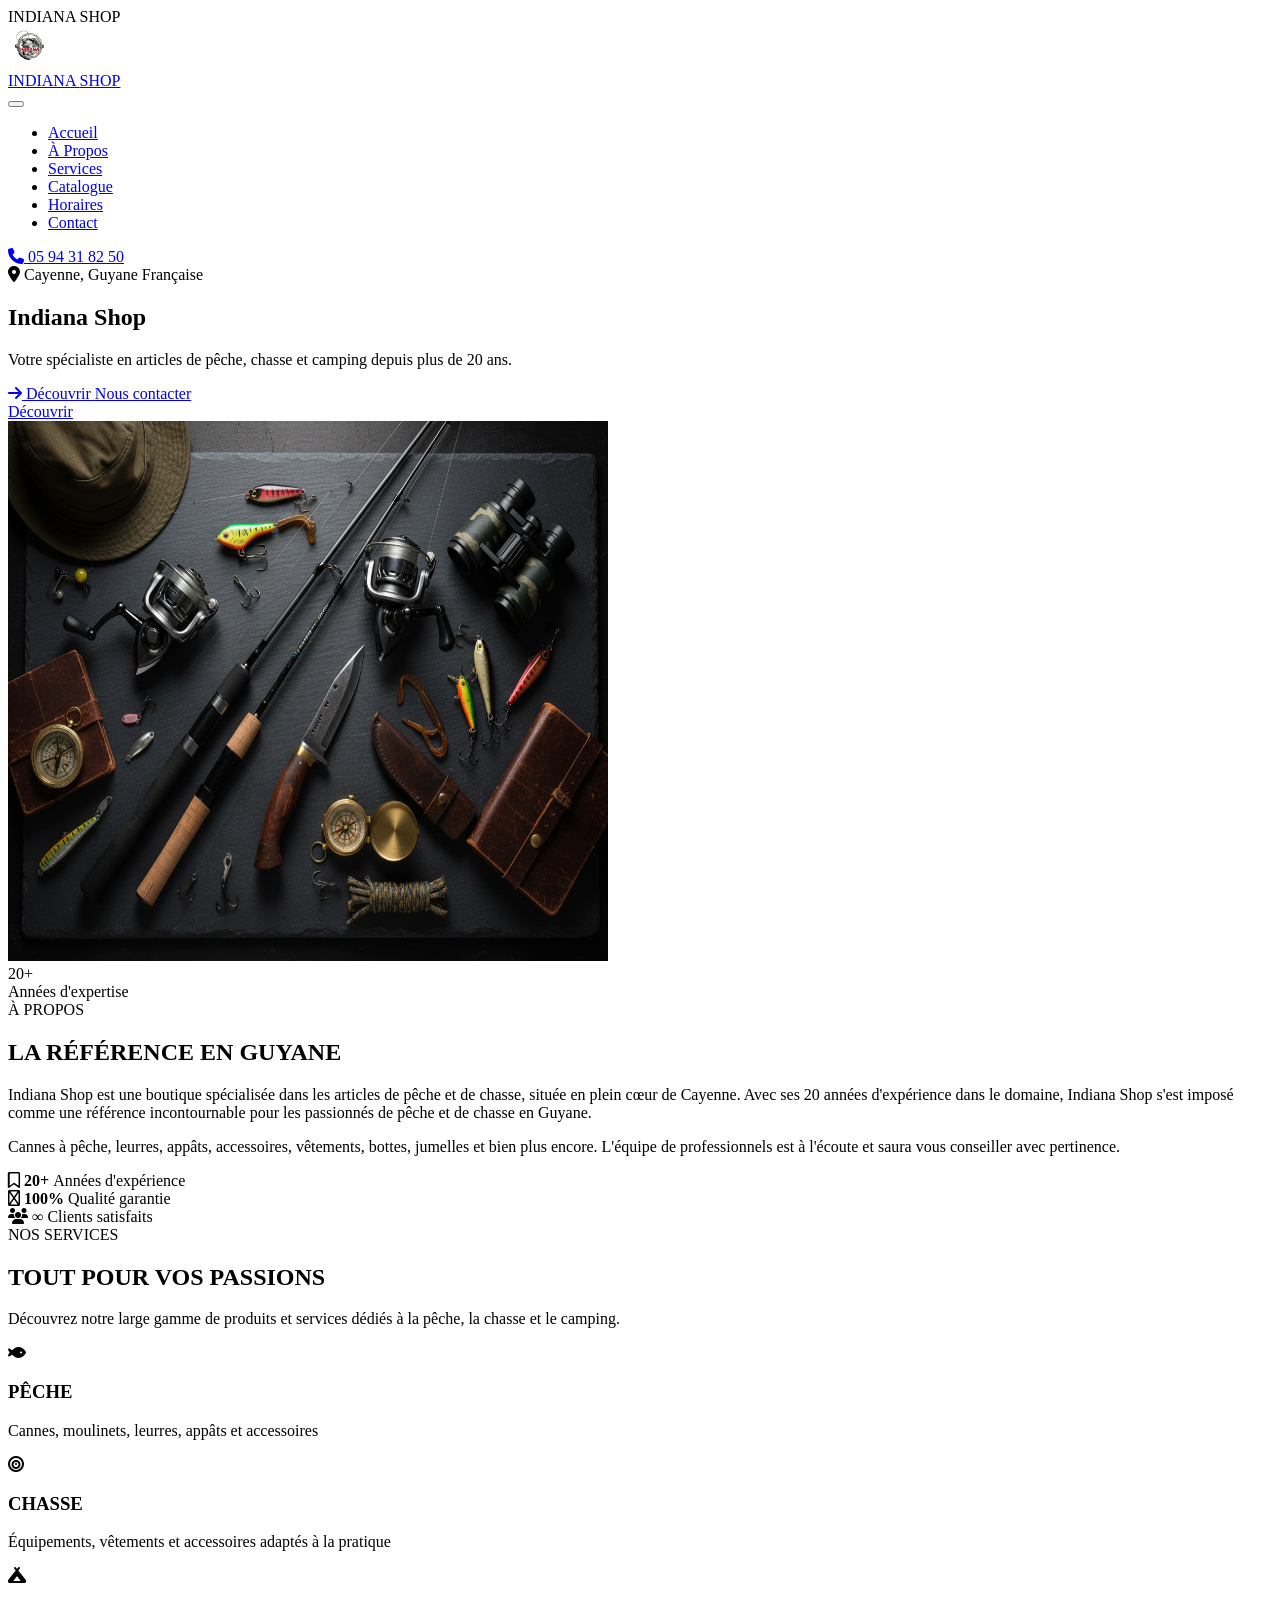
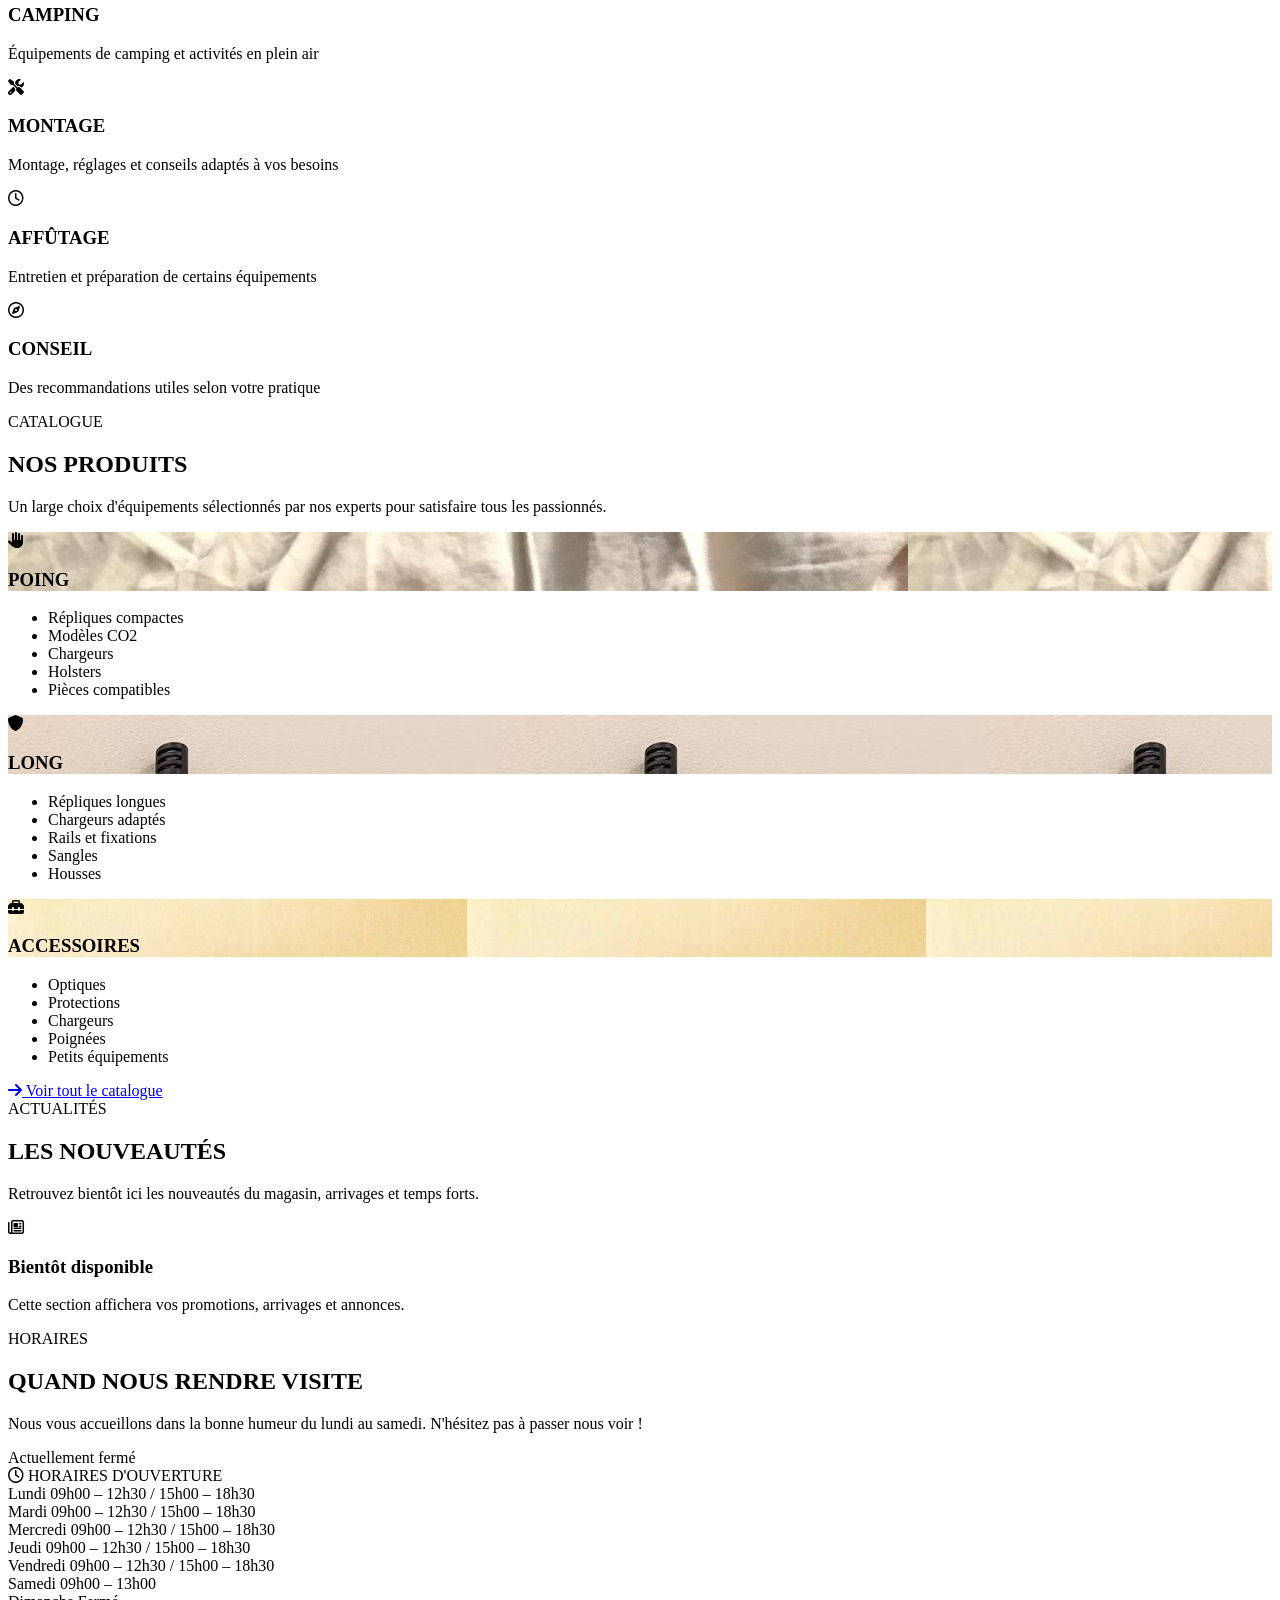
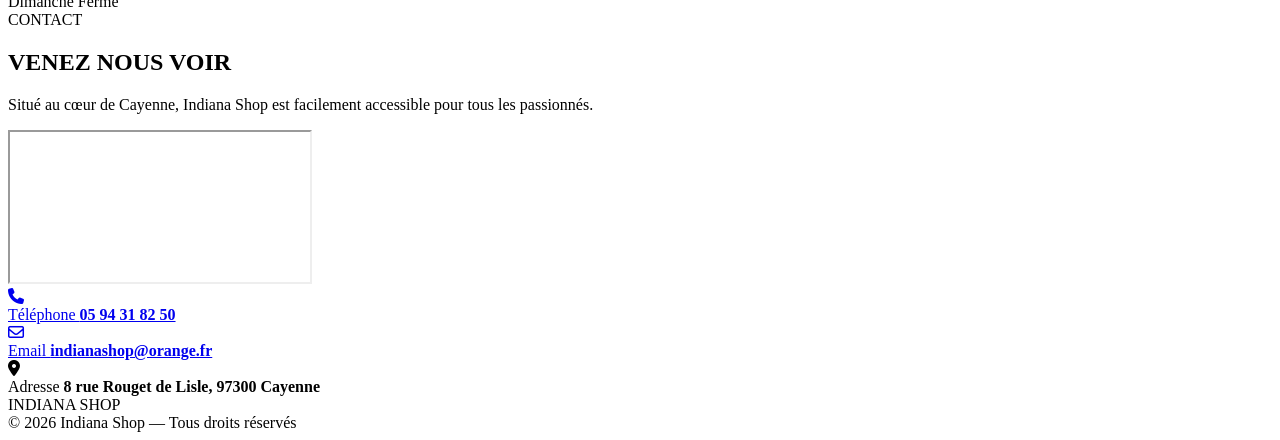
==== index.html @ c9cb9b3f "Update index.html" ====
<!DOCTYPE html>
<html lang="fr">
<head>
    <meta charset="UTF-8">
    <meta name="viewport" content="width=device-width, initial-scale=1.0">

    <title>Indiana Shop — Pêche, Chasse & Camping · Cayenne, Guyane</title>

    <!-- SEO -->
    <meta name="description"
          content="Indiana Shop, votre spécialiste en articles de pêche, chasse et camping depuis plus de 20 ans à Cayenne, Guyane Française. Cannes, leurres, équipements outdoor.">
    <meta name="robots" content="index, follow">
    <link rel="canonical" href="https://indianashop.gf/">

    <!-- Open Graph -->
    <meta property="og:type" content="website">
    <meta property="og:title" content="Indiana Shop — Pêche, Chasse & Camping · Cayenne">
    <meta property="og:description"
          content="Votre spécialiste outdoor depuis plus de 20 ans en Guyane. Cannes à pêche, vêtements et équipements camping.">
    <meta property="og:image" content="/img/Background.png">
    <meta property="og:url" content="https://indianashop.gf/">
    <meta property="og:locale" content="fr_GF">

    <!-- Favicon -->
    <link rel="icon" type="image/png" href="/img/logo-indiana.png">
    <link rel="apple-touch-icon" href="/img/logo-indiana.png">

    <!-- Fonts -->
    <link rel="preconnect" href="https://fonts.googleapis.com">
    <link rel="preconnect" href="https://fonts.gstatic.com" crossorigin>

    <link href="https://fonts.googleapis.com/css2?family=Bebas+Neue&family=Barlow:ital,wght@0,300;0,400;0,500;0,600;0,700;1,300&display=swap"
          rel="stylesheet">

    <!-- Font Awesome -->
    <link rel="stylesheet"
          href="https://cdnjs.cloudflare.com/ajax/libs/font-awesome/6.5.2/css/all.min.css">

<link href="https://fonts.googleapis.com/css2?family=Bebas+Neue&family=Barlow:ital,wght@0,300;0,400;0,500;0,600;0,700;1,300&family=Oswald:wght@400;500;600;700&display=swap"
      rel="stylesheet">

    <!-- CSS -->
    <link rel="stylesheet" href="/style.css">
</head>


<!-- Google tag (gtag.js) -->
<script async src="https://www.googletagmanager.com/gtag/js?id=G-XXXXXXXXXX"></script>
<script>
    window.dataLayer = window.dataLayer || [];

    function gtag() {
        dataLayer.push(arguments);
    }

    gtag('js', new Date());

    gtag('config', 'G-XXXXXXXXXX');
</script>


<body>

    <!-- =====================================================
         PROGRESS BAR
    ====================================================== -->

    <div id="progress-bar"></div>


    <!-- =====================================================
         CURSOR GLOW
    ====================================================== -->

    <div id="cursor-glow" aria-hidden="true"></div>


    <!-- =====================================================
         LOADER
    ====================================================== -->

    <div id="page-loader">

        <div class="loader-logo">
            INDIANA <span>SHOP</span>
        </div>

        <div class="loader-bar"></div>

    </div>


    <!-- =====================================================
         ANNOUNCEMENT BAR
    ====================================================== -->

    <div id="announcement-bar"></div>


    <!-- =====================================================
         NAVBAR
         Style inspiré du CSS #1
    ====================================================== -->

    <header class="navbar" id="navbar">

        <!-- Logo -->
        <a href="#accueil" class="brand" aria-label="Indiana Shop - Accueil">

            <img
                src="/img/logo-indiana.png"
                alt="Logo Indiana Shop"
                class="brand-logo"
                width="42"
                height="42"
            >

            <div class="logo" id="nav-brand">
                INDIANA <span>SHOP</span>
            </div>

        </a>


        <!-- Menu mobile -->
        <button
            class="menu-toggle"
            id="menuToggle"
            type="button"
            aria-label="Ouvrir le menu"
            aria-expanded="false"
            aria-controls="navLinks"
        >
            <span></span>
            <span></span>
            <span></span>
        </button>


        <!-- Navigation -->
        <nav aria-label="Navigation principale">

            <ul class="nav-links" id="navLinks" role="list">

                <li>
                    <a href="#accueil" class="active">
                        Accueil
                    </a>
                </li>

                <li>
                    <a href="#apropos">
                        À Propos
                    </a>
                </li>

                <li>
                    <a href="#services">
                        Services
                    </a>
                </li>

                <li>
                    <a href="/page/catalogue.html">
                        Catalogue
                    </a>
                </li>

                <li>
                    <a href="#horaires">
                        Horaires
                    </a>
                </li>

                <li>
                    <a href="#contact">
                        Contact
                    </a>
                </li>

            </ul>

        </nav>


        <!-- Téléphone -->
        <a
            id="nav-phone-link"
            href="tel:0594318250"
            class="phone"
            aria-label="Appeler Indiana Shop"
        >
            <i class="fa-solid fa-phone" aria-hidden="true"></i>

            <span id="nav-phone">
                05 94 31 82 50
            </span>
        </a>

    </header>


    <!-- =====================================================
         HERO
    ====================================================== -->

    <main>

        <section id="accueil" class="hero">

            <div
                class="hero-bg"
                id="heroBg"
                aria-hidden="true"
            ></div>

            <div
                class="hero-noise"
                aria-hidden="true"
            ></div>


            <div class="hero-content container">

                <div class="hero-inner">

                    <!-- Localisation -->
                    <div class="hero-badge">

                        <i
                            class="fa-solid fa-location-dot"
                            aria-hidden="true"
                        ></i>

                        <span id="hero-location">
                            Cayenne, Guyane Française
                        </span>

                    </div>


                    <!-- Titre -->
                    <h1 class="hero-title">

                        <span
                            class="line1"
                            id="hero-title-white"
                        >
                            Indiana
                        </span>

                        <span
                            class="line2"
                            id="hero-title-gold"
                        >
                            Shop
                        </span>

                    </h1>


                    <!-- Description -->
                    <p
                        class="hero-desc"
                        id="hero-desc"
                    >
                        Votre spécialiste en articles de pêche, chasse et camping depuis plus de 20 ans.
                    </p>


                    <!-- Boutons -->
                    <div class="hero-actions">

                        <a
                            id="hero-btn1"
                            href="/page/catalogue.html"
                            class="btn btn-primary"
                        >
                            <i
                                class="fa-solid fa-arrow-right"
                                aria-hidden="true"
                            ></i>

                            Découvrir
                        </a>


                        <a
                            id="hero-btn2"
                            href="#contact"
                            class="btn btn-ghost"
                        >
                            Nous contacter
                        </a>

                    </div>

                </div>

            </div>


            <!-- Scroll -->
            <a
                href="#apropos"
                class="hero-scroll"
                aria-label="Descendre vers le contenu"
            >

                <span>
                    Découvrir
                </span>

                <div class="scroll-line"></div>

            </a>

        </section>


        <!-- =================================================
             À PROPOS
        ================================================== -->

        <section id="apropos" class="section">

            <div class="container about-grid">


                <!-- Image -->
                <div
                    class="about-img-wrap"
                    data-reveal="left"
                >

                    <img
                        src="/img/about-shop.png"
                        alt="Intérieur de la boutique Indiana Shop à Cayenne"
                        class="about-img"
                        loading="lazy"
                        width="600"
                        height="540"
                    >


                    <div class="exp-badge">

                        <div
                            class="num"
                            id="about-years"
                        >
                            20+
                        </div>

                        <div class="lbl">
                            Années d'expertise
                        </div>

                    </div>

                </div>


                <!-- Texte -->
                <div
                    class="about-content"
                    data-reveal="right"
                >

                    <div>

                        <div
                            class="section-eyebrow"
                            id="about-label"
                        >
                            À PROPOS
                        </div>


                        <h2
                            class="section-title"
                            id="about-title"
                        >
                            LA RÉFÉRENCE EN GUYANE
                        </h2>

                    </div>


                    <p
                        class="about-text"
                        id="about-text1"
                    >
                        Indiana Shop est une boutique spécialisée dans les articles de pêche et de chasse, située en plein cœur de Cayenne. Avec ses 20 années d'expérience dans le domaine, Indiana Shop s'est imposé comme une référence incontournable pour les passionnés de pêche et de chasse en Guyane.
                    </p>


                    <p
                        class="about-text"
                        id="about-text2"
                    >
                        Cannes à pêche, leurres, appâts, accessoires, vêtements, bottes, jumelles et bien plus encore. L'équipe de professionnels est à l'écoute et saura vous conseiller avec pertinence.
                    </p>


                    <!-- Statistiques -->
                    <div class="stats-row">


                        <div
                            class="stat-card"
                            data-reveal
                            data-delay="2"
                        >

                            <i
                                class="fa-regular fa-bookmark"
                                aria-hidden="true"
                            ></i>

                            <strong id="stat1-val">
                                20+
                            </strong>

                            <span id="stat1-lbl">
                                Années d'expérience
                            </span>

                        </div>


                        <div
                            class="stat-card"
                            data-reveal
                            data-delay="3"
                        >

                            <i
                                class="fa-regular fa-shield"
                                aria-hidden="true"
                            ></i>

                            <strong id="stat2-val">
                                100%
                            </strong>

                            <span id="stat2-lbl">
                                Qualité garantie
                            </span>

                        </div>


                        <div
                            class="stat-card"
                            data-reveal
                            data-delay="4"
                        >

                            <i
                                class="fa-solid fa-users"
                                aria-hidden="true"
                            ></i>

                            <strong id="stat3-val">
                                ∞
                            </strong>

                            <span id="stat3-lbl">
                                Clients satisfaits
                            </span>

                        </div>


                    </div>

                </div>

            </div>

        </section>


        <!-- =================================================
             SERVICES
        ================================================== -->

        <section id="services" class="section">

            <div class="container">


                <div
                    class="heading-center"
                    data-reveal
                >

                    <div
                        class="section-eyebrow"
                        id="services-label"
                    >
                        NOS SERVICES
                    </div>


                    <h2
                        class="section-title"
                        id="services-title"
                    >
                        TOUT POUR VOS PASSIONS
                    </h2>


                    <p
                        class="section-sub"
                        id="services-subtitle"
                    >
                        Découvrez notre large gamme de produits et services dédiés à la pêche, la chasse et le camping.
                    </p>

                </div>


                <div class="services-grid">


                    <!-- Pêche -->
                    <article
                        class="service-card"
                        data-reveal
                        data-delay="1"
                    >

                        <div class="service-icon">
                            <i
                                class="fa-solid fa-fish"
                                aria-hidden="true"
                            ></i>
                        </div>

                        <h3 id="service1-title">
                            PÊCHE
                        </h3>

                        <p id="service1-desc">
                            Cannes, moulinets, leurres, appâts et accessoires
                        </p>

                    </article>


                    <!-- Chasse -->
                    <article
                        class="service-card"
                        data-reveal
                        data-delay="2"
                    >

                        <div class="service-icon">
                            <i
                                class="fa-solid fa-bullseye"
                                aria-hidden="true"
                            ></i>
                        </div>

                        <h3 id="service2-title">
                            CHASSE
                        </h3>

                        <p id="service2-desc">
                            Équipements, vêtements et accessoires adaptés à la pratique
                        </p>

                    </article>


                    <!-- Camping -->
                    <article
                        class="service-card"
                        data-reveal
                        data-delay="3"
                    >

                        <div class="service-icon">
                            <i
                                class="fa-solid fa-campground"
                                aria-hidden="true"
                            ></i>
                        </div>

                        <h3 id="service3-title">
                            CAMPING
                        </h3>

                        <p id="service3-desc">
                            Équipements de camping et activités en plein air
                        </p>

                    </article>


                    <!-- Montage -->
                    <article
                        class="service-card"
                        data-reveal
                        data-delay="1"
                    >

                        <div class="service-icon">
                            <i
                                class="fa-solid fa-screwdriver-wrench"
                                aria-hidden="true"
                            ></i>
                        </div>

                        <h3 id="service4-title">
                            MONTAGE
                        </h3>

                        <p id="service4-desc">
                            Montage, réglages et conseils adaptés à vos besoins
                        </p>

                    </article>


                    <!-- Affûtage -->
                    <article
                        class="service-card"
                        data-reveal
                        data-delay="2"
                    >

                        <div class="service-icon">
                            <i
                                class="fa-regular fa-clock"
                                aria-hidden="true"
                            ></i>
                        </div>

                        <h3 id="service5-title">
                            AFFÛTAGE
                        </h3>

                        <p id="service5-desc">
                            Entretien et préparation de certains équipements
                        </p>

                    </article>


                    <!-- Conseil -->
                    <article
                        class="service-card"
                        data-reveal
                        data-delay="3"
                    >

                        <div class="service-icon">
                            <i
                                class="fa-regular fa-compass"
                                aria-hidden="true"
                            ></i>
                        </div>

                        <h3 id="service6-title">
                            CONSEIL
                        </h3>

                        <p id="service6-desc">
                            Des recommandations utiles selon votre pratique
                        </p>

                    </article>


                </div>

            </div>

        </section>


        <!-- =================================================
             CATALOGUE
        ================================================== -->

        <section id="catalogue" class="section">

            <div class="container">


                <div
                    class="heading-center"
                    data-reveal
                >

                    <div
                        class="section-eyebrow"
                        id="cat-label"
                    >
                        CATALOGUE
                    </div>


                    <h2
                        class="section-title"
                        id="cat-title"
                    >
                        NOS PRODUITS
                    </h2>


                    <p
                        class="section-sub"
                        id="cat-subtitle"
                    >
                        Un large choix d'équipements sélectionnés par nos experts pour satisfaire tous les passionnés.
                    </p>

                </div>


                <div class="catalog-grid">


                    <!-- Catégorie 1 -->
                    <article
                        class="catalog-card"
                        data-reveal
                        data-delay="1"
                    >

                        <div
                            class="catalog-thumb"
                            style="background-image: url('/img/poing/produit-05.jpg');"
                            role="img"
                            aria-label="Catégorie produits"
                        >

                            <div class="catalog-thumb-inner">

                                <span class="catalog-icon">
                                    <i
                                        class="fa-solid fa-hand"
                                        aria-hidden="true"
                                    ></i>
                                </span>

                                <h3 id="cat1-title">
                                    POING
                                </h3>

                            </div>

                        </div>


                        <div class="catalog-body">

                            <ul>
                                <li>Répliques compactes</li>
                                <li>Modèles CO2</li>
                                <li>Chargeurs</li>
                                <li>Holsters</li>
                                <li>Pièces compatibles</li>
                            </ul>

                        </div>

                    </article>


                    <!-- Catégorie 2 -->
                    <article
                        class="catalog-card"
                        data-reveal
                        data-delay="2"
                    >

                        <div
                            class="catalog-thumb"
                            style="background-image: url('/img/long/produit-02.jpg');"
                            role="img"
                            aria-label="Catégorie produits"
                        >

                            <div class="catalog-thumb-inner">

                                <span class="catalog-icon">
                                    <i
                                        class="fa-solid fa-shield"
                                        aria-hidden="true"
                                    ></i>
                                </span>

                                <h3 id="cat2-title">
                                    LONG
                                </h3>

                            </div>

                        </div>


                        <div class="catalog-body">

                            <ul>
                                <li>Répliques longues</li>
                                <li>Chargeurs adaptés</li>
                                <li>Rails et fixations</li>
                                <li>Sangles</li>
                                <li>Housses</li>
                            </ul>

                        </div>

                    </article>


                    <!-- Catégorie 3 -->
                    <article
                        class="catalog-card"
                        data-reveal
                        data-delay="3"
                    >

                        <div
                            class="catalog-thumb"
                            style="background-image: url('/img/accessoires/produit-04.jpg');"
                            role="img"
                            aria-label="Accessoires"
                        >

                            <div class="catalog-thumb-inner">

                                <span class="catalog-icon">
                                    <i
                                        class="fa-solid fa-toolbox"
                                        aria-hidden="true"
                                    ></i>
                                </span>

                                <h3 id="cat3-title">
                                    ACCESSOIRES
                                </h3>

                            </div>

                        </div>


                        <div class="catalog-body">

                            <ul>
                                <li>Optiques</li>
                                <li>Protections</li>
                                <li>Chargeurs</li>
                                <li>Poignées</li>
                                <li>Petits équipements</li>
                            </ul>

                        </div>

                    </article>


                </div>


                <div
                    class="catalog-cta"
                    data-reveal
                >

                    <a
                        href="/page/catalogue.html"
                        class="btn btn-primary"
                    >
                        <i
                            class="fa-solid fa-arrow-right"
                            aria-hidden="true"
                        ></i>

                        Voir tout le catalogue
                    </a>

                </div>

            </div>

        </section>


        <!-- =================================================
             ACTUALITÉS
        ================================================== -->

        <section id="actualites" class="section">

            <div class="container">


                <div
                    class="heading-center"
                    data-reveal
                >

                    <div
                        class="section-eyebrow"
                        id="news-label"
                    >
                        ACTUALITÉS
                    </div>


                    <h2
                        class="section-title"
                        id="news-title"
                    >
                        LES NOUVEAUTÉS
                    </h2>


                    <p
                        class="section-sub"
                        id="news-subtitle"
                    >
                        Retrouvez bientôt ici les nouveautés du magasin, arrivages et temps forts.
                    </p>

                </div>


                <div
                    class="news-empty"
                    data-reveal
                    id="news-empty"
                >

                    <i
                        class="fa-regular fa-newspaper"
                        aria-hidden="true"
                    ></i>

                    <h3>
                        Bientôt disponible
                    </h3>

                    <p>
                        Cette section affichera vos promotions, arrivages et annonces.
                    </p>

                </div>

            </div>

        </section>


        <!-- =================================================
             HORAIRES
        ================================================== -->

        <section id="horaires" class="section">

            <div class="container hours-grid">


                <!-- Texte -->
                <div data-reveal="left">

                    <div class="section-eyebrow">
                        HORAIRES
                    </div>


                    <h2
                        class="section-title"
                        id="hours-title"
                    >
                        QUAND NOUS RENDRE VISITE
                    </h2>


                    <p
                        class="section-sub"
                        style="margin-top: 16px;"
                        id="hours-desc"
                    >
                        Nous vous accueillons dans la bonne humeur du lundi au samedi. N'hésitez pas à passer nous voir !
                    </p>


                    <div class="status-pill">

                        <span
                            class="status-dot"
                            id="status-dot"
                        ></span>

                        <span id="status-text">
                            Actuellement fermé
                        </span>

                    </div>

                </div>


                <!-- Horaires -->
                <div
                    class="hours-card"
                    data-reveal="right"
                >

                    <div class="hours-head">

                        <i
                            class="fa-regular fa-clock"
                            aria-hidden="true"
                        ></i>

                        HORAIRES D'OUVERTURE

                    </div>


                    <div
                        class="hours-row"
                        id="row-lun"
                    >

                        <span class="day-name">
                            Lundi
                        </span>

                        <span
                            class="day-time"
                            id="hours-lun"
                        >
                            09h00 – 12h30 / 15h00 – 18h30
                        </span>

                    </div>


                    <div
                        class="hours-row"
                        id="row-mar"
                    >

                        <span class="day-name">
                            Mardi
                        </span>

                        <span
                            class="day-time"
                            id="hours-mar"
                        >
                            09h00 – 12h30 / 15h00 – 18h30
                        </span>

                    </div>


                    <div
                        class="hours-row"
                        id="row-mer"
                    >

                        <span class="day-name">
                            Mercredi
                        </span>

                        <span
                            class="day-time"
                            id="hours-mer"
                        >
                            09h00 – 12h30 / 15h00 – 18h30
                        </span>

                    </div>


                    <div
                        class="hours-row"
                        id="row-jeu"
                    >

                        <span class="day-name">
                            Jeudi
                        </span>

                        <span
                            class="day-time"
                            id="hours-jeu"
                        >
                            09h00 – 12h30 / 15h00 – 18h30
                        </span>

                    </div>


                    <div
                        class="hours-row"
                        id="row-ven"
                    >

                        <span class="day-name">
                            Vendredi
                        </span>

                        <span
                            class="day-time"
                            id="hours-ven"
                        >
                            09h00 – 12h30 / 15h00 – 18h30
                        </span>

                    </div>


                    <div
                        class="hours-row"
                        id="row-sam"
                    >

                        <span class="day-name">
                            Samedi
                        </span>

                        <span
                            class="day-time"
                            id="hours-sam"
                        >
                            09h00 – 13h00
                        </span>

                    </div>


                    <div
                        class="hours-row closed"
                        id="row-dim"
                    >

                        <span class="day-name">
                            Dimanche
                        </span>

                        <span
                            class="day-time"
                            id="hours-dim"
                        >
                            Fermé
                        </span>

                    </div>

                </div>

            </div>

        </section>


        <!-- =================================================
             CONTACT
        ================================================== -->

        <section id="contact" class="section">

            <div class="container">


                <div
                    class="heading-center"
                    data-reveal
                >

                    <div
                        class="section-eyebrow"
                        id="contact-label"
                    >
                        CONTACT
                    </div>


                    <h2
                        class="section-title"
                        id="contact-title"
                    >
                        VENEZ NOUS VOIR
                    </h2>


                    <p
                        class="section-sub"
                        id="contact-subtitle"
                    >
                        Situé au cœur de Cayenne, Indiana Shop est facilement accessible pour tous les passionnés.
                    </p>

                </div>


                <div class="contact-grid">


                    <!-- Carte -->
                    <div
                        class="map-wrap"
                        data-reveal="left"
                    >

                        <iframe
                            id="contact-map"
                            src="https://www.google.com/maps?q=8%20rue%20Rouget%20de%20Lisle%2097300%20Cayenne&output=embed"
                            allowfullscreen
                            loading="lazy"
                            referrerpolicy="no-referrer-when-downgrade"
                            title="Localisation Indiana Shop"
                        ></iframe>

                    </div>


                    <!-- Informations -->
                    <div class="contact-cards">


                        <!-- Téléphone -->
                        <a
                            href="tel:0594318250"
                            class="contact-card"
                            data-reveal
                            data-delay="1"
                        >

                            <div class="contact-icon">

                                <i
                                    class="fa-solid fa-phone"
                                    aria-hidden="true"
                                ></i>

                            </div>


                            <div>

                                <span class="contact-label">
                                    Téléphone
                                </span>

                                <strong
                                    class="contact-val"
                                    id="contact-phone"
                                >
                                    05 94 31 82 50
                                </strong>

                            </div>

                        </a>


                        <!-- Email -->
                        <a
                            href="mailto:indianashop@orange.fr"
                            class="contact-card"
                            data-reveal
                            data-delay="2"
                        >

                            <div class="contact-icon">

                                <i
                                    class="fa-regular fa-envelope"
                                    aria-hidden="true"
                                ></i>

                            </div>


                            <div>

                                <span class="contact-label">
                                    Email
                                </span>

                                <strong
                                    class="contact-val"
                                    id="contact-email"
                                >
                                    indianashop@orange.fr
                                </strong>

                            </div>

                        </a>


                        <!-- Adresse -->
                        <div
                            class="contact-card"
                            data-reveal
                            data-delay="3"
                        >

                            <div class="contact-icon">

                                <i
                                    class="fa-solid fa-location-dot"
                                    aria-hidden="true"
                                ></i>

                            </div>


                            <div>

                                <span class="contact-label">
                                    Adresse
                                </span>

                                <strong
                                    class="contact-val"
                                    id="contact-address"
                                >
                                    8 rue Rouget de Lisle, 97300 Cayenne
                                </strong>

                            </div>

                        </div>


                    </div>

                </div>

            </div>

        </section>

    </main>


    <!-- =====================================================
         FOOTER
    ====================================================== -->

    <footer>

        <div class="container footer-inner">

            <div class="footer-brand">
                INDIANA <span>SHOP</span>
            </div>

            <span
                class="footer-copy"
                id="footer-text"
            >
                © 2026 Indiana Shop — Tous droits réservés
            </span>

        </div>

    </footer>


    <!-- =====================================================
         JAVASCRIPT
    ====================================================== -->

    <script>

        /* =================================================
           LOADER
        ================================================= */

        window.addEventListener("load", () => {

            setTimeout(() => {

                const loader = document.getElementById("page-loader");
                const heroBg = document.getElementById("heroBg");

                if (loader) {
                    loader.classList.add("hidden");
                }

                if (heroBg) {
                    heroBg.classList.add("loaded");
                }

            }, 950);

        });


        /* =================================================
           PROGRESS BAR
        ================================================= */

        function updateProgressBar() {

            const progressBar =
                document.getElementById("progress-bar");

            if (!progressBar) return;

            const scrollTop =
                window.scrollY;

            const documentHeight =
                document.documentElement.scrollHeight -
                window.innerHeight;

            const progress =
                documentHeight > 0
                    ? (scrollTop / documentHeight) * 100
                    : 0;

            progressBar.style.width =
                `${Math.min(progress, 100)}%`;

        }


        window.addEventListener(
            "scroll",
            updateProgressBar,
            { passive: true }
        );

        updateProgressBar();


        /* =================================================
           CURSOR GLOW
        ================================================= */

        const cursorGlow =
            document.getElementById("cursor-glow");


        if (cursorGlow) {

            window.addEventListener("mousemove", (event) => {

                cursorGlow.style.left =
                    `${event.clientX}px`;

                cursorGlow.style.top =
                    `${event.clientY}px`;

            });

        }


        /* =================================================
           OPEN / CLOSED STATUS
           Cayenne = UTC-3
        ================================================= */

        function updateOpenStatus() {

            const cayenneString =
                new Date().toLocaleString(
                    "en-US",
                    {
                        timeZone: "America/Cayenne"
                    }
                );

            const now =
                new Date(cayenneString);


            const day =
                now.getDay();


            const minutes =
                now.getHours() * 60 +
                now.getMinutes();


            const rowIds = [
                "row-dim",
                "row-lun",
                "row-mar",
                "row-mer",
                "row-jeu",
                "row-ven",
                "row-sam"
            ];


            const todayId =
                rowIds[day];


            document
                .querySelectorAll(".hours-row")
                .forEach(row => {

                    row.classList.remove("today");

                });


            if (todayId) {

                const todayRow =
                    document.getElementById(todayId);

                if (todayRow) {

                    todayRow.classList.add("today");

                }

            }


            let open = false;


            /*
             * Lundi à vendredi
             * 09:00 - 12:30
             * 15:00 - 18:30
             */

            if (day >= 1 && day <= 5) {

                open =
                    (
                        minutes >= 540 &&
                        minutes < 750
                    )
                    ||
                    (
                        minutes >= 900 &&
                        minutes < 1110
                    );

            }


            /*
             * Samedi
             * 09:00 - 13:00
             */

            else if (day === 6) {

                open =
                    minutes >= 540 &&
                    minutes < 780;

            }


            /*
             * Dimanche fermé
             */


            const dot =
                document.getElementById("status-dot");

            const text =
                document.getElementById("status-text");


            if (dot) {

                dot.classList.toggle(
                    "open",
                    open
                );

            }


            if (text) {

                text.textContent =
                    open
                        ? "Actuellement ouvert"
                        : "Actuellement fermé";

            }

        }


        updateOpenStatus();


        /*
         * Actualisation automatique toutes les minutes
         */

        setInterval(
            updateOpenStatus,
            60000
        );


        /* =================================================
           NAVBAR
        ================================================= */

        const navbar =
            document.getElementById("navbar");

        const navLinks =
            document.querySelectorAll(
                ".nav-links a[href^='#']"
            );

        const sections =
            document.querySelectorAll(
                "section[id]"
            );


        function setActiveLink() {

            let current =
                "";


            sections.forEach(section => {

                const sectionTop =
                    section.offsetTop;

                if (
                    window.scrollY >=
                    sectionTop - 180
                ) {

                    current =
                        section.getAttribute("id");

                }

            });


            navLinks.forEach(link => {

                link.classList.toggle(
                    "active",
                    link.getAttribute("href") ===
                    `#${current}`
                );

            });

        }


        window.addEventListener(
            "scroll",
            () => {

                if (navbar) {

                    navbar.classList.toggle(
                        "scrolled",
                        window.scrollY > 60
                    );

                }

                setActiveLink();

            },
            { passive: true }
        );


        setActiveLink();


        /* =================================================
           MOBILE MENU
        ================================================= */

        const menuToggle =
            document.getElementById("menuToggle");

        const navEl =
            document.getElementById("navLinks");


        if (menuToggle && navEl) {

            menuToggle.addEventListener(
                "click",
                () => {

                    const isOpen =
                        navEl.classList.toggle("open");

                    menuToggle.classList.toggle(
                        "active",
                        isOpen
                    );

                    menuToggle.setAttribute(
                        "aria-expanded",
                        String(isOpen)
                    );

                }
            );


            /*
             * Fermer le menu après sélection
             */

            navEl
                .querySelectorAll("a")
                .forEach(link => {

                    link.addEventListener(
                        "click",
                        () => {

                            navEl.classList.remove(
                                "open"
                            );

                            menuToggle.classList.remove(
                                "active"
                            );

                            menuToggle.setAttribute(
                                "aria-expanded",
                                "false"
                            );

                        }
                    );

                });


            /*
             * Fermer en cliquant à l'extérieur
             */

            document.addEventListener(
                "click",
                event => {

                    if (
                        navbar &&
                        !navbar.contains(event.target)
                    ) {

                        navEl.classList.remove(
                            "open"
                        );

                        menuToggle.classList.remove(
                            "active"
                        );

                        menuToggle.setAttribute(
                            "aria-expanded",
                            "false"
                        );

                    }

                }
            );

        }


        /* =================================================
           SCROLL REVEAL
        ================================================= */

        const reveals =
            document.querySelectorAll(
                "[data-reveal]"
            );


        if ("IntersectionObserver" in window) {

            const observer =
                new IntersectionObserver(
                    entries => {

                        entries.forEach(entry => {

                            if (
                                entry.isIntersecting
                            ) {

                                entry.target.classList.add(
                                    "visible"
                                );

                                observer.unobserve(
                                    entry.target
                                );

                            }

                        });

                    },
                    {
                        threshold: 0.12,
                        rootMargin:
                            "0px 0px -40px 0px"
                    }
                );


            reveals.forEach(element => {

                observer.observe(element);

            });

        } else {

            /*
             * Fallback pour anciens navigateurs
             */

            reveals.forEach(element => {

                element.classList.add(
                    "visible"
                );

            });

        }


        /* =================================================
           HERO PARALLAX
        ================================================= */

        const heroBg =
            document.getElementById("heroBg");


        let ticking = false;


        window.addEventListener(
            "scroll",
            () => {

                if (!heroBg || ticking) {
                    return;
                }


                window.requestAnimationFrame(
                    () => {

                        const offset =
                            window.scrollY * 0.28;

                        heroBg.style.transform =
                            `translateY(${offset}px)`;

                        ticking = false;

                    }
                );


                ticking = true;

            },
            { passive: true }
        );


        /* =================================================
           ESCAPE = FERMER MENU
        ================================================= */

        document.addEventListener(
            "keydown",
            event => {

                if (
                    event.key === "Escape" &&
                    navEl &&
                    menuToggle
                ) {

                    navEl.classList.remove(
                        "open"
                    );

                    menuToggle.classList.remove(
                        "active"
                    );

                    menuToggle.setAttribute(
                        "aria-expanded",
                        "false"
                    );

                }

            }
        );

    </script>

</body>
</html>
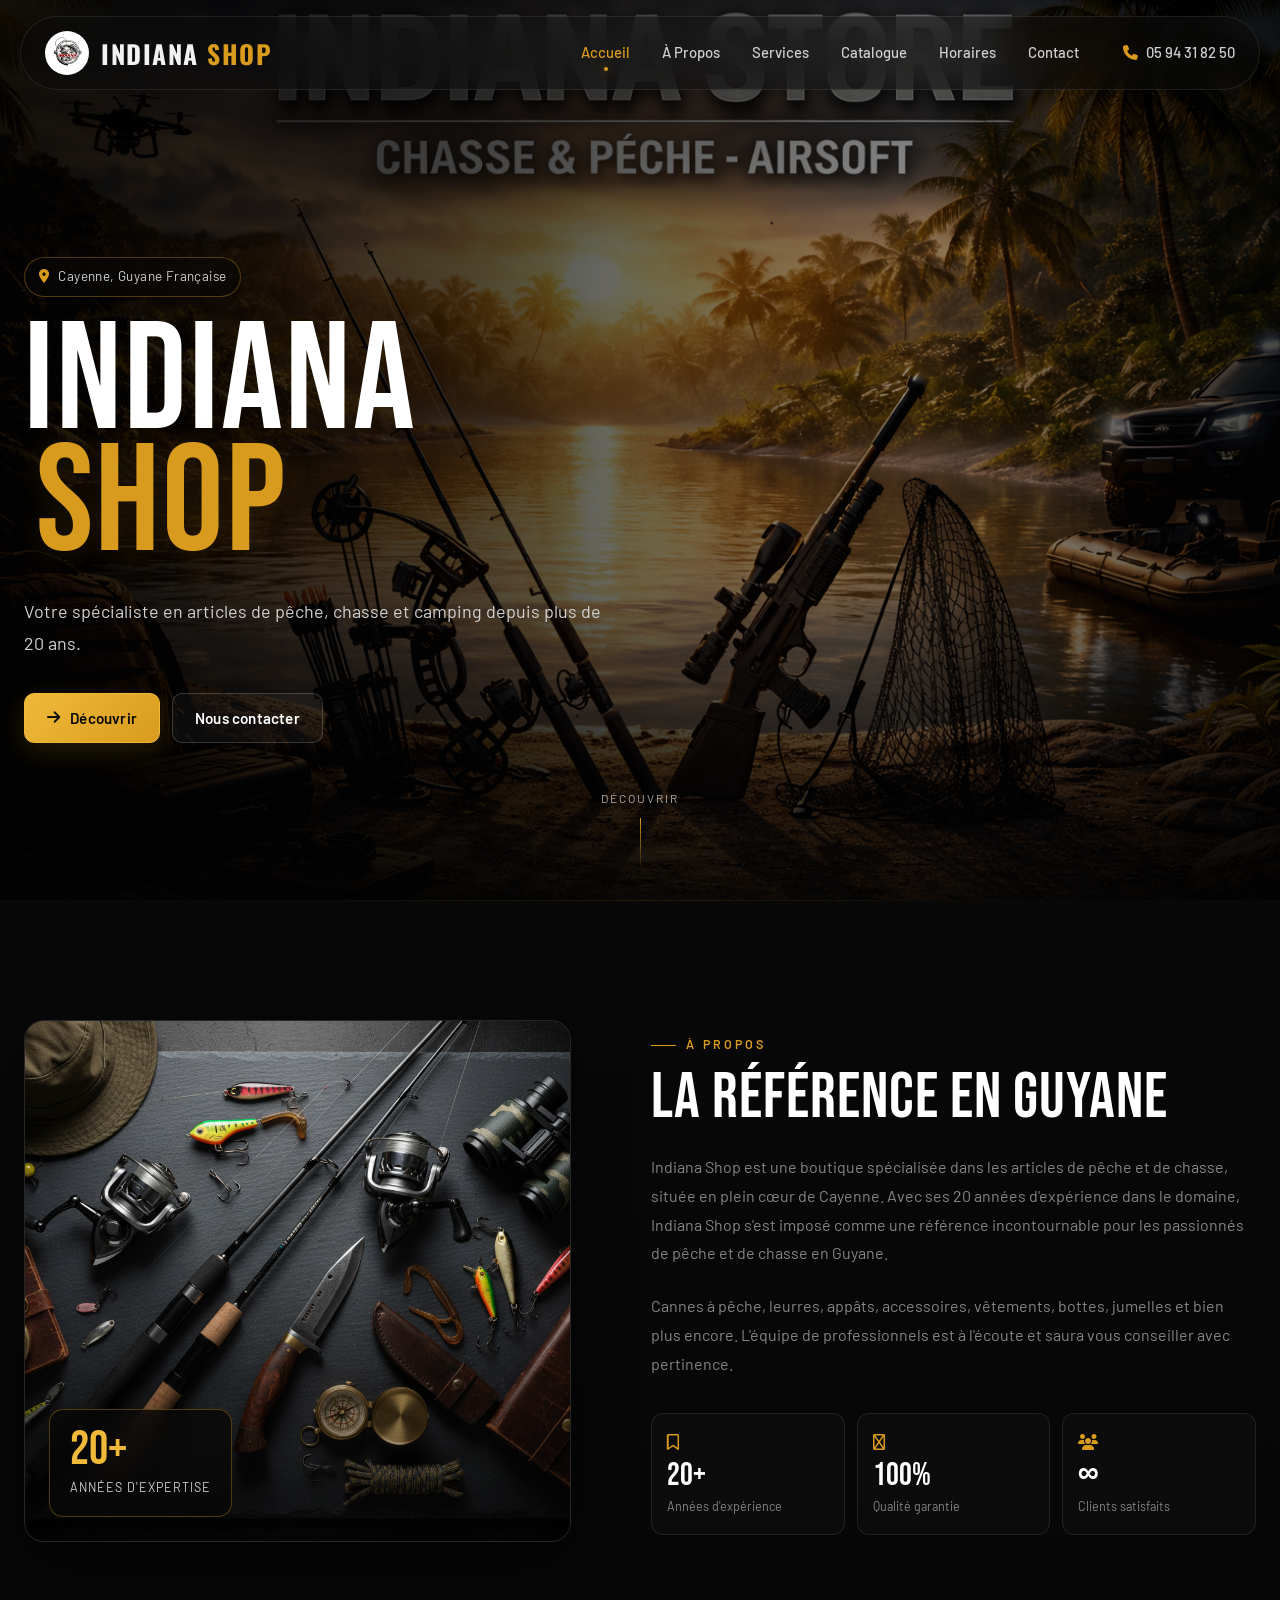
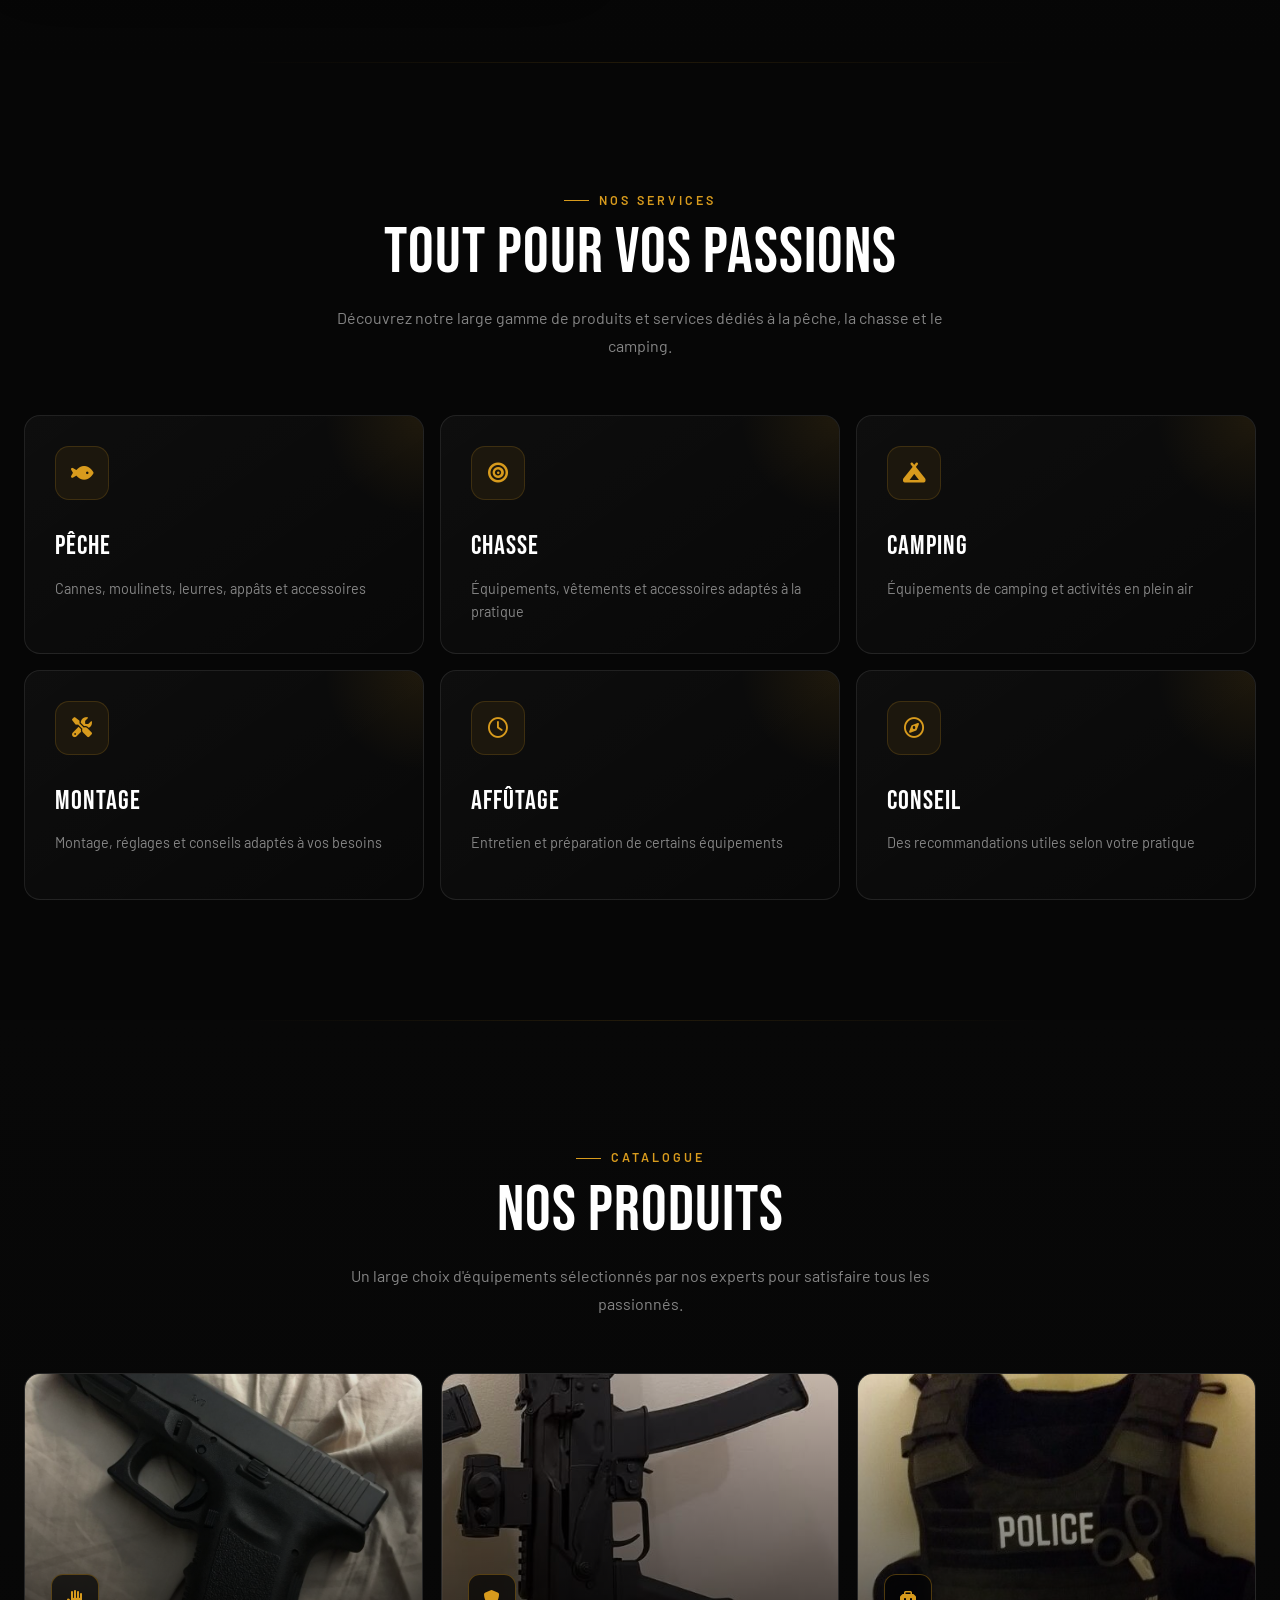
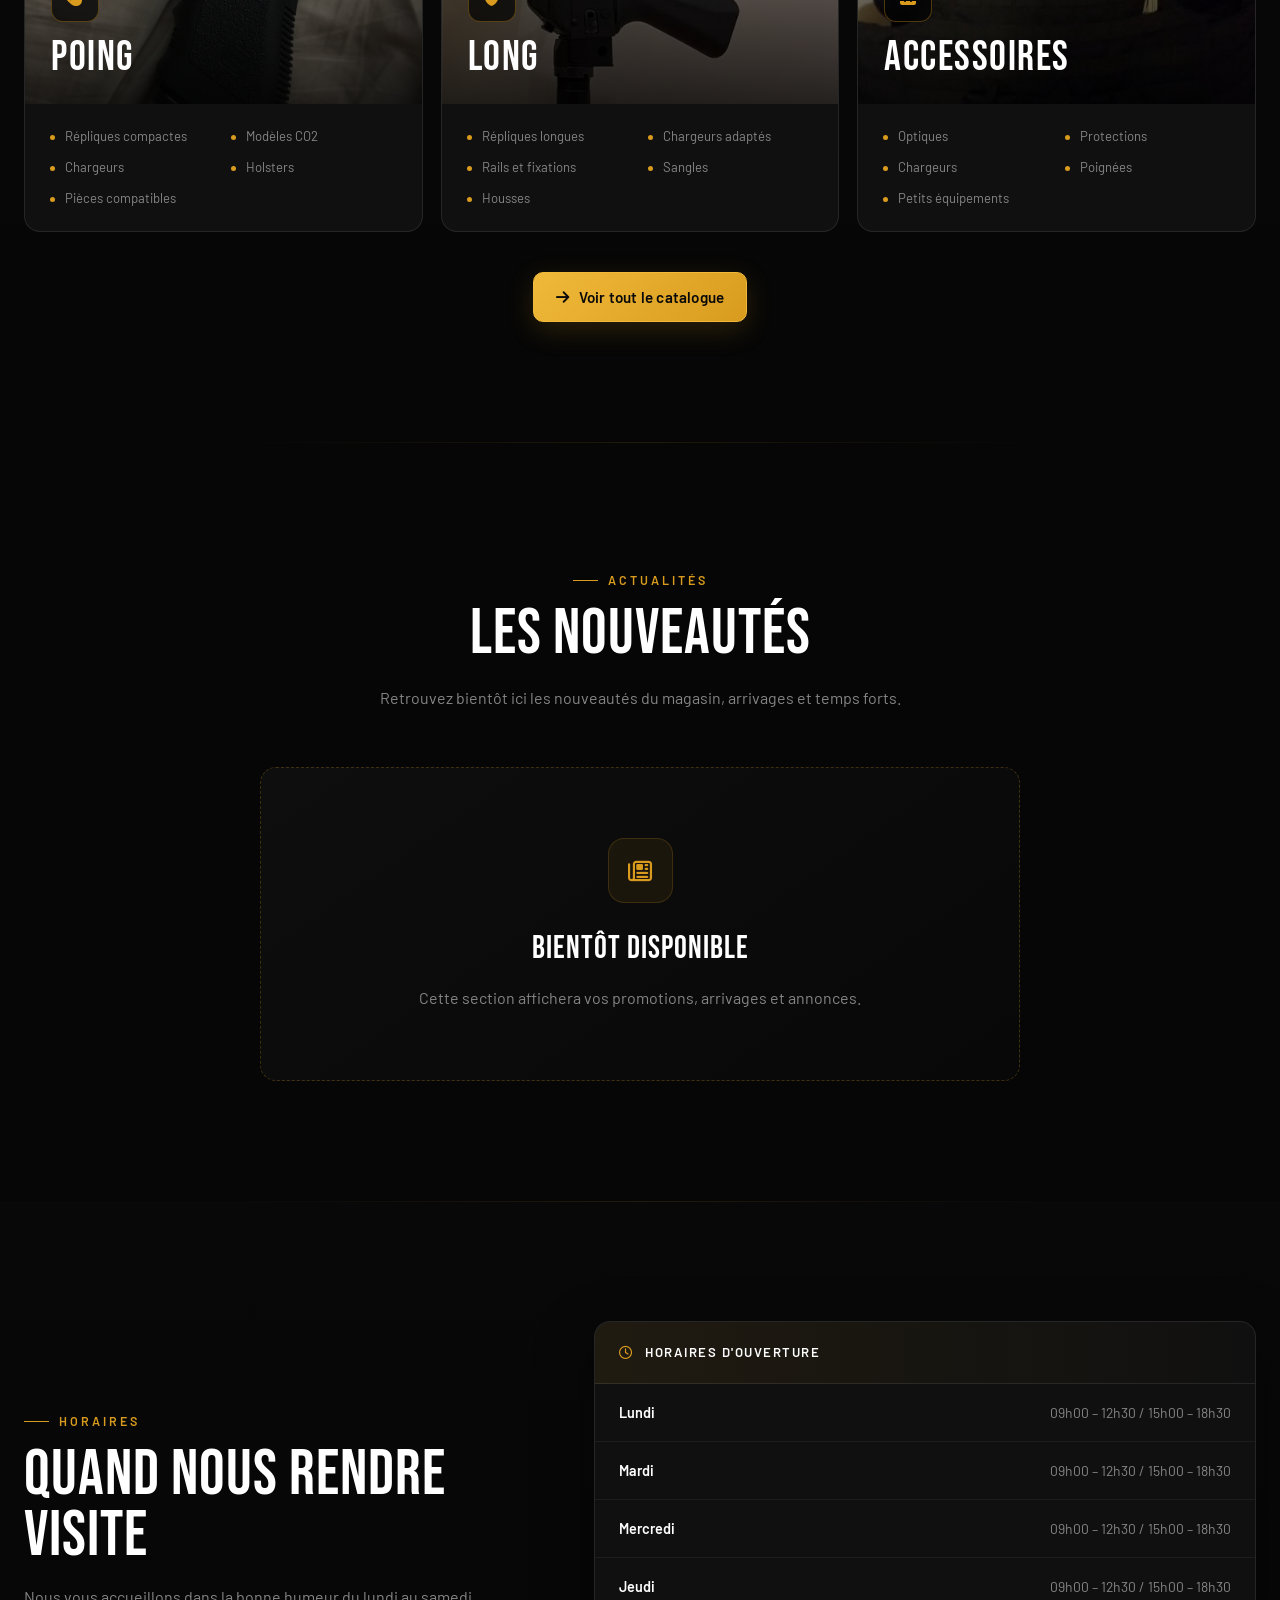
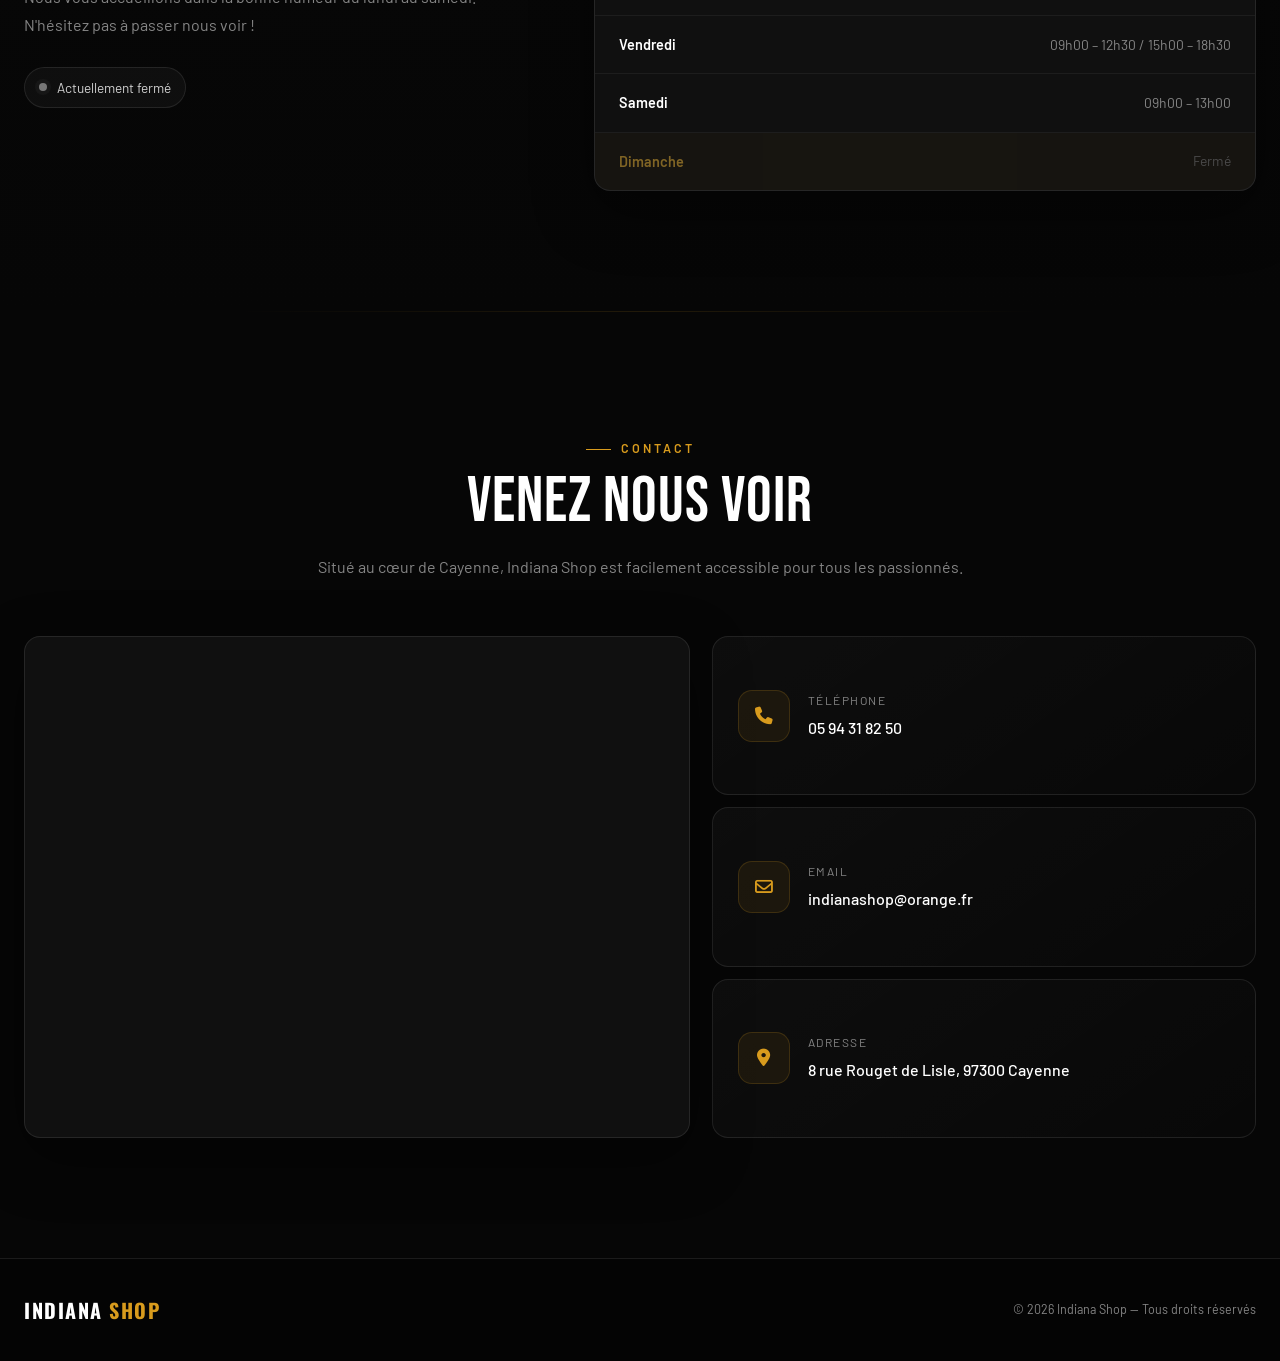
==== commit 3d8bed23: "Première version du site" ====
--- a/index.html
+++ b/index.html
@@ -45,19 +45,14 @@
 
 
 <!-- Google tag (gtag.js) -->
-<script async src="https://www.googletagmanager.com/gtag/js?id=G-XXXXXXXXXX"></script>
+<script async src="https://www.googletagmanager.com/gtag/js?id=G-2QG0LTF002"></script>
 <script>
-    window.dataLayer = window.dataLayer || [];
-
-    function gtag() {
-        dataLayer.push(arguments);
-    }
-
-    gtag('js', new Date());
-
-    gtag('config', 'G-XXXXXXXXXX');
+  window.dataLayer = window.dataLayer || [];
+  function gtag(){dataLayer.push(arguments);}
+  gtag('js', new Date());
+
+  gtag('config', 'G-2QG0LTF002');
 </script>
-
 
 <body>
 
@@ -1936,4 +1931,4 @@
     </script>
 
 </body>
-</html>
+</html>
--- a/style.css
+++ b/style.css
@@ -0,0 +1,2587 @@
+/* =========================================================
+   INDIANA SHOP — STYLE.CSS
+   Thème : Noir / Doré — Premium Outdoor
+   ========================================================= */
+
+
+/* =========================================================
+   1. VARIABLES
+   ========================================================= */
+
+:root {
+    --bg: #060606;
+    --bg-soft: #0a0a0a;
+    --bg-card: #101010;
+    --bg-card-2: #141414;
+
+    --gold: #d89b1d;
+    --gold-light: #f0b93a;
+    --gold-bright: #f0ab35;
+    --gold-dark: #a66e0d;
+
+    --text: #ffffff;
+    --text-soft: #d0d0d0;
+    --text-muted: #858585;
+
+    --border: rgba(255, 255, 255, 0.09);
+    --border-gold: rgba(216, 155, 29, 0.35);
+
+    --shadow: 0 20px 60px rgba(0, 0, 0, 0.45);
+    --gold-shadow: 0 10px 40px rgba(216, 155, 29, 0.16);
+
+    --radius: 16px;
+    --radius-small: 10px;
+
+    --container: 1300px;
+
+    --transition: 0.35s cubic-bezier(0.22, 1, 0.36, 1);
+}
+
+
+/* =========================================================
+   2. RESET
+   ========================================================= */
+
+* {
+    margin: 0;
+    padding: 0;
+    box-sizing: border-box;
+}
+
+html {
+    scroll-behavior: smooth;
+    scroll-padding-top: 110px;
+}
+
+body {
+    min-height: 100vh;
+    background: var(--bg);
+    color: var(--text);
+    font-family: "Barlow", sans-serif;
+    font-size: 16px;
+    line-height: 1.6;
+    overflow-x: hidden;
+}
+
+body::selection {
+    background: var(--gold);
+    color: #000;
+}
+
+img {
+    display: block;
+    max-width: 100%;
+}
+
+a {
+    color: inherit;
+    text-decoration: none;
+}
+
+button,
+input,
+textarea,
+select {
+    font: inherit;
+}
+
+button {
+    cursor: pointer;
+}
+
+ul {
+    list-style: none;
+}
+
+
+/* =========================================================
+   3. CONTAINER
+   ========================================================= */
+
+.container {
+    width: min(
+        calc(100% - 48px),
+        var(--container)
+    );
+
+    margin-inline: auto;
+}
+
+
+/* =========================================================
+   4. SCROLL PROGRESS
+   ========================================================= */
+
+#progress-bar {
+    position: fixed;
+    top: 0;
+    left: 0;
+
+    width: 0;
+    height: 3px;
+
+    background: linear-gradient(
+        90deg,
+        var(--gold-dark),
+        var(--gold-light)
+    );
+
+    box-shadow:
+        0 0 12px rgba(240, 185, 58, 0.6);
+
+    z-index: 99999;
+
+    transition: width 0.08s linear;
+}
+
+
+/* =========================================================
+   5. CURSOR GLOW
+   ========================================================= */
+
+#cursor-glow {
+    position: fixed;
+
+    width: 320px;
+    height: 320px;
+
+    border-radius: 50%;
+
+    pointer-events: none;
+
+    transform: translate(-50%, -50%);
+
+    background:
+        radial-gradient(
+            circle,
+            rgba(216, 155, 29, 0.075) 0%,
+            rgba(216, 155, 29, 0.025) 35%,
+            transparent 70%
+        );
+
+    z-index: 1;
+
+    mix-blend-mode: screen;
+
+    transition:
+        left 0.08s linear,
+        top 0.08s linear;
+}
+
+@media (max-width: 768px) {
+    #cursor-glow {
+        display: none;
+    }
+}
+
+
+/* =========================================================
+   6. PAGE LOADER
+   ========================================================= */
+
+#page-loader {
+    position: fixed;
+    inset: 0;
+
+    display: flex;
+    flex-direction: column;
+    align-items: center;
+    justify-content: center;
+
+    background: #050505;
+
+    z-index: 999999;
+
+    transition:
+        opacity 0.6s ease,
+        visibility 0.6s ease;
+}
+
+#page-loader.hidden {
+    opacity: 0;
+    visibility: hidden;
+    pointer-events: none;
+}
+
+.loader-logo {
+    font-family: "Oswald", sans-serif;
+    font-size: clamp(2rem, 5vw, 4rem);
+    font-weight: 700;
+
+    letter-spacing: 3px;
+    text-transform: uppercase;
+
+    color: #fff;
+
+    margin-bottom: 28px;
+}
+
+.loader-logo span {
+    color: var(--gold);
+}
+
+.loader-bar {
+    width: 180px;
+    height: 2px;
+
+    overflow: hidden;
+
+    background: rgba(255, 255, 255, 0.1);
+
+    position: relative;
+}
+
+.loader-bar::after {
+    content: "";
+
+    position: absolute;
+    top: 0;
+    left: -100%;
+
+    width: 100%;
+    height: 100%;
+
+    background: var(--gold);
+
+    animation: loaderProgress 1.2s ease forwards;
+}
+
+@keyframes loaderProgress {
+    to {
+        left: 100%;
+    }
+}
+
+
+/* =========================================================
+   7. ANNOUNCEMENT BAR
+   ========================================================= */
+
+#announcement-bar {
+    position: fixed;
+
+    top: 0;
+    left: 0;
+
+    width: 100%;
+
+    height: 0;
+
+    z-index: 9990;
+
+    pointer-events: none;
+}
+
+
+/* =========================================================
+   8. NAVBAR
+   ========================================================= */
+
+.navbar {
+    position: fixed;
+
+    top: 16px;
+    left: 50%;
+
+    transform: translateX(-50%);
+
+    width: calc(100% - 40px);
+    max-width: 1300px;
+
+    min-height: 72px;
+
+    padding: 14px 24px;
+
+    display: flex;
+    align-items: center;
+
+    gap: 30px;
+
+    background: rgba(10, 10, 10, 0.5);
+
+    backdrop-filter: blur(20px) saturate(1.2);
+    -webkit-backdrop-filter: blur(20px) saturate(1.2);
+
+    border: 1px solid var(--border);
+
+    border-radius: 999px;
+
+    box-shadow:
+        0 12px 40px rgba(0, 0, 0, 0.18);
+
+    z-index: 9990;
+
+    transition:
+        background var(--transition),
+        border-color var(--transition),
+        box-shadow var(--transition),
+        padding var(--transition),
+        top var(--transition);
+}
+
+.navbar.scrolled {
+    background: rgba(6, 6, 6, 0.88);
+
+    border-color: var(--border-gold);
+
+    box-shadow:
+        0 8px 32px rgba(0, 0, 0, 0.4),
+        0 0 0 1px rgba(216, 155, 29, 0.06);
+
+    padding: 12px 22px;
+}
+
+
+/* =========================================================
+   9. BRAND
+   ========================================================= */
+
+.brand {
+    display: flex;
+    align-items: center;
+
+    gap: 12px;
+
+    flex-shrink: 0;
+
+    transition: opacity 0.25s ease;
+}
+
+.brand:hover {
+    opacity: 0.88;
+}
+
+.brand-logo {
+    width: 44px;
+    height: 44px;
+
+    object-fit: contain;
+
+    border-radius: 50%;
+
+    background: #fff;
+
+    padding: 2px;
+
+    flex-shrink: 0;
+}
+
+.logo {
+    font-family: "Oswald", sans-serif;
+
+    font-size: 1.6rem;
+    font-weight: 700;
+
+    text-transform: uppercase;
+
+    letter-spacing: 1.5px;
+
+    color: #f2f2f2;
+
+    white-space: nowrap;
+}
+
+.logo span {
+    color: var(--gold);
+}
+
+
+/* =========================================================
+   10. NAVIGATION
+   ========================================================= */
+
+.navbar nav {
+    margin-left: auto;
+}
+
+.nav-links {
+    display: flex;
+
+    list-style: none;
+
+    gap: 4px;
+
+    align-items: center;
+}
+
+.nav-links a {
+    position: relative;
+
+    display: block;
+
+    color: var(--text-soft);
+
+    font-size: 0.93rem;
+    font-weight: 500;
+
+    padding: 8px 14px;
+
+    border-radius: 8px;
+
+    transition:
+        color 0.2s ease,
+        background 0.2s ease;
+}
+
+.nav-links a:hover {
+    color: #fff;
+
+    background: rgba(255, 255, 255, 0.05);
+}
+
+.nav-links a.active {
+    color: var(--gold);
+}
+
+.nav-links a.active::after {
+    content: "";
+
+    position: absolute;
+
+    bottom: 2px;
+    left: 50%;
+
+    transform: translateX(-50%);
+
+    width: 4px;
+    height: 4px;
+
+    border-radius: 50%;
+
+    background: var(--gold);
+
+    box-shadow:
+        0 0 8px rgba(216, 155, 29, 0.6);
+}
+
+
+/* =========================================================
+   11. PHONE
+   ========================================================= */
+
+.phone {
+    display: flex;
+
+    align-items: center;
+
+    gap: 8px;
+
+    color: var(--text-soft);
+
+    font-size: 0.93rem;
+    font-weight: 500;
+
+    transition:
+        color 0.2s ease;
+
+    flex-shrink: 0;
+}
+
+.phone i {
+    color: var(--gold);
+}
+
+.phone:hover {
+    color: var(--gold);
+}
+
+
+/* =========================================================
+   12. MOBILE MENU BUTTON
+   ========================================================= */
+
+.menu-toggle {
+    display: none;
+
+    width: 44px;
+    height: 44px;
+
+    border: none;
+
+    border-radius: 12px;
+
+    background: var(--bg-card);
+
+    border: 1px solid var(--border);
+
+    cursor: pointer;
+
+    align-items: center;
+    justify-content: center;
+
+    flex-direction: column;
+
+    gap: 5px;
+
+    transition: 0.3s ease;
+
+    margin-left: auto;
+}
+
+.menu-toggle:hover {
+    border-color: var(--border-gold);
+
+    background: rgba(216, 155, 29, 0.08);
+}
+
+.menu-toggle span {
+    display: block;
+
+    width: 20px;
+    height: 2px;
+
+    background: #fff;
+
+    border-radius: 20px;
+
+    transition: 0.3s ease;
+}
+
+.menu-toggle.active span:nth-child(1) {
+    transform: translateY(7px) rotate(45deg);
+}
+
+.menu-toggle.active span:nth-child(2) {
+    opacity: 0;
+
+    transform: scaleX(0);
+}
+
+.menu-toggle.active span:nth-child(3) {
+    transform: translateY(-7px) rotate(-45deg);
+}
+
+
+/* =========================================================
+   13. HERO
+   ========================================================= */
+
+.hero {
+    position: relative;
+
+    min-height: 100vh;
+
+    display: flex;
+    align-items: center;
+
+    overflow: hidden;
+
+    isolation: isolate;
+
+    background: #050505;
+}
+
+.hero-bg {
+    position: absolute;
+
+    inset: -8% 0;
+
+    z-index: -3;
+
+    background-image:
+        linear-gradient(
+            90deg,
+            rgba(0, 0, 0, 0.88) 0%,
+            rgba(0, 0, 0, 0.68) 38%,
+            rgba(0, 0, 0, 0.38) 72%,
+            rgba(0, 0, 0, 0.7) 100%
+        ),
+        url("/img/Background.png");
+
+    background-size: cover;
+    background-position: center;
+
+    filter: saturate(0.85) contrast(1.05);
+
+    opacity: 0;
+
+    transform: scale(1.05);
+
+    transition:
+        opacity 1.2s ease,
+        transform 2s cubic-bezier(0.16, 1, 0.3, 1);
+}
+
+.hero-bg.loaded {
+    opacity: 1;
+
+    transform: scale(1);
+}
+
+.hero::after {
+    content: "";
+
+    position: absolute;
+
+    inset: 0;
+
+    z-index: -2;
+
+    background:
+        linear-gradient(
+            to bottom,
+            rgba(0, 0, 0, 0.35),
+            transparent 30%,
+            transparent 65%,
+            rgba(0, 0, 0, 0.85)
+        );
+}
+
+.hero-noise {
+    position: absolute;
+
+    inset: 0;
+
+    z-index: -1;
+
+    opacity: 0.045;
+
+    pointer-events: none;
+
+    background-image:
+        url("data:image/svg+xml,%3Csvg viewBox='0 0 200 200' xmlns='http://www.w3.org/2000/svg'%3E%3Cfilter id='n'%3E%3CfeTurbulence type='fractalNoise' baseFrequency='.8' numOctaves='4' stitchTiles='stitch'/%3E%3C/filter%3E%3Crect width='100%25' height='100%25' filter='url(%23n)' opacity='.45'/%3E%3C/svg%3E");
+
+    background-size: 200px 200px;
+}
+
+
+/* =========================================================
+   14. HERO CONTENT
+   ========================================================= */
+
+.hero-content {
+    position: relative;
+
+    z-index: 2;
+
+    padding-top: 100px;
+}
+
+.hero-inner {
+    max-width: 760px;
+}
+
+.hero-badge {
+    display: inline-flex;
+
+    align-items: center;
+
+    gap: 9px;
+
+    padding: 8px 14px;
+
+    margin-bottom: 24px;
+
+    border: 1px solid var(--border-gold);
+
+    border-radius: 999px;
+
+    background: rgba(10, 10, 10, 0.48);
+
+    backdrop-filter: blur(10px);
+
+    color: var(--text-soft);
+
+    font-size: 0.84rem;
+
+    letter-spacing: 0.4px;
+
+    animation: heroFadeUp 0.9s 0.15s both;
+}
+
+.hero-badge i {
+    color: var(--gold);
+}
+
+.hero-title {
+    margin: 0;
+
+    font-family: "Bebas Neue", sans-serif;
+
+    font-size: clamp(
+        5rem,
+        12vw,
+        10.5rem
+    );
+
+    line-height: 0.8;
+
+    font-weight: 400;
+
+    text-transform: uppercase;
+
+    letter-spacing: 2px;
+
+    animation: heroFadeUp 0.9s 0.25s both;
+}
+
+.hero-title span {
+    display: block;
+}
+
+.hero-title .line1 {
+    color: #fff;
+}
+
+.hero-title .line2 {
+    color: var(--gold);
+
+    margin-left: 0.08em;
+
+    text-shadow:
+        0 0 30px rgba(216, 155, 29, 0.16);
+}
+
+.hero-desc {
+    max-width: 600px;
+
+    margin-top: 30px;
+
+    color: #d2d2d2;
+
+    font-size: 1.12rem;
+
+    line-height: 1.75;
+
+    animation: heroFadeUp 0.9s 0.38s both;
+}
+
+.hero-actions {
+    display: flex;
+
+    align-items: center;
+
+    gap: 12px;
+
+    margin-top: 34px;
+
+    animation: heroFadeUp 0.9s 0.5s both;
+}
+
+
+/* =========================================================
+   15. BUTTONS
+   ========================================================= */
+
+.btn {
+    position: relative;
+
+    display: inline-flex;
+
+    align-items: center;
+    justify-content: center;
+
+    gap: 10px;
+
+    min-height: 50px;
+
+    padding: 0 22px;
+
+    border-radius: 10px;
+
+    font-size: 0.95rem;
+
+    font-weight: 600;
+
+    letter-spacing: 0.2px;
+
+    transition:
+        transform var(--transition),
+        background var(--transition),
+        border-color var(--transition),
+        color var(--transition),
+        box-shadow var(--transition);
+
+    overflow: hidden;
+}
+
+.btn:hover {
+    transform: translateY(-2px);
+}
+
+.btn-primary {
+    color: #090909;
+
+    background:
+        linear-gradient(
+            135deg,
+            var(--gold-light),
+            var(--gold)
+        );
+
+    border: 1px solid var(--gold-light);
+
+    box-shadow:
+        0 8px 28px rgba(216, 155, 29, 0.18);
+}
+
+.btn-primary::before {
+    content: "";
+
+    position: absolute;
+
+    inset: 0;
+
+    background:
+        linear-gradient(
+            110deg,
+            transparent 20%,
+            rgba(255,255,255,0.38) 50%,
+            transparent 80%
+        );
+
+    transform: translateX(-120%);
+
+    transition: transform 0.7s ease;
+}
+
+.btn-primary:hover::before {
+    transform: translateX(120%);
+}
+
+.btn-primary:hover {
+    box-shadow:
+        0 12px 35px rgba(216, 155, 29, 0.28);
+}
+
+.btn-ghost {
+    color: #fff;
+
+    background: rgba(255, 255, 255, 0.04);
+
+    border: 1px solid rgba(255, 255, 255, 0.18);
+
+    backdrop-filter: blur(10px);
+}
+
+.btn-ghost:hover {
+    border-color: var(--border-gold);
+
+    background: rgba(216, 155, 29, 0.07);
+
+    color: var(--gold-light);
+}
+
+
+/* =========================================================
+   16. HERO SCROLL
+   ========================================================= */
+
+.hero-scroll {
+    position: absolute;
+
+    bottom: 30px;
+    left: 50%;
+
+    transform: translateX(-50%);
+
+    display: flex;
+
+    flex-direction: column;
+
+    align-items: center;
+
+    gap: 10px;
+
+    color: rgba(255, 255, 255, 0.65);
+
+    font-size: 0.75rem;
+
+    text-transform: uppercase;
+
+    letter-spacing: 2px;
+
+    z-index: 3;
+
+    transition:
+        color 0.25s ease,
+        transform 0.25s ease;
+}
+
+.hero-scroll:hover {
+    color: var(--gold);
+
+    transform:
+        translateX(-50%)
+        translateY(-4px);
+}
+
+.scroll-line {
+    width: 1px;
+    height: 52px;
+
+    background:
+        linear-gradient(
+            to bottom,
+            var(--gold),
+            transparent
+        );
+
+    animation: scrollPulse 1.8s ease-in-out infinite;
+}
+
+@keyframes scrollPulse {
+    0%,
+    100% {
+        opacity: 0.35;
+        transform: scaleY(0.7);
+        transform-origin: top;
+    }
+
+    50% {
+        opacity: 1;
+        transform: scaleY(1);
+    }
+}
+
+
+/* =========================================================
+   17. GENERIC SECTIONS
+   ========================================================= */
+
+.section {
+    position: relative;
+
+    padding: 120px 0;
+
+    background: var(--bg);
+}
+
+.section:nth-of-type(even) {
+    background:
+        linear-gradient(
+            180deg,
+            #080808,
+            #060606
+        );
+}
+
+.section::before {
+    content: "";
+
+    position: absolute;
+
+    top: 0;
+    left: 50%;
+
+    transform: translateX(-50%);
+
+    width: min(800px, 80%);
+
+    height: 1px;
+
+    background:
+        linear-gradient(
+            90deg,
+            transparent,
+            rgba(216, 155, 29, 0.13),
+            transparent
+        );
+}
+
+.section-eyebrow {
+    display: inline-flex;
+
+    align-items: center;
+
+    gap: 10px;
+
+    color: var(--gold);
+
+    font-size: 0.78rem;
+
+    font-weight: 600;
+
+    letter-spacing: 3px;
+
+    text-transform: uppercase;
+
+    margin-bottom: 13px;
+}
+
+.section-eyebrow::before {
+    content: "";
+
+    width: 25px;
+    height: 1px;
+
+    background: var(--gold);
+}
+
+.section-title {
+    font-family: "Bebas Neue", sans-serif;
+
+    font-size: clamp(
+        2.6rem,
+        5vw,
+        4.6rem
+    );
+
+    font-weight: 400;
+
+    line-height: 0.95;
+
+    letter-spacing: 1px;
+
+    color: #fff;
+}
+
+.section-sub {
+    max-width: 650px;
+
+    margin: 20px auto 0;
+
+    color: var(--text-muted);
+
+    font-size: 1rem;
+
+    line-height: 1.75;
+}
+
+.heading-center {
+    text-align: center;
+
+    max-width: 850px;
+
+    margin: 0 auto 55px;
+}
+
+.heading-center .section-eyebrow {
+    justify-content: center;
+}
+
+
+/* =========================================================
+   18. ABOUT
+   ========================================================= */
+
+.about-grid {
+    display: grid;
+
+    grid-template-columns:
+        minmax(0, 0.95fr)
+        minmax(0, 1.05fr);
+
+    align-items: center;
+
+    gap: 80px;
+}
+
+.about-img-wrap {
+    position: relative;
+
+    min-height: 520px;
+
+    border-radius: 20px;
+
+    overflow: hidden;
+
+    background: var(--bg-card);
+
+    border: 1px solid var(--border);
+
+    box-shadow: var(--shadow);
+}
+
+.about-img {
+    width: 100%;
+    height: 100%;
+
+    min-height: 520px;
+
+    object-fit: cover;
+
+    transition:
+        transform 0.8s cubic-bezier(0.22, 1, 0.36, 1);
+}
+
+.about-img-wrap:hover .about-img {
+    transform: scale(1.035);
+}
+
+.about-img-wrap::after {
+    content: "";
+
+    position: absolute;
+
+    inset: 0;
+
+    background:
+        linear-gradient(
+            180deg,
+            transparent 45%,
+            rgba(0, 0, 0, 0.62)
+        );
+
+    pointer-events: none;
+}
+
+.exp-badge {
+    position: absolute;
+
+    left: 24px;
+    bottom: 24px;
+
+    z-index: 2;
+
+    padding: 18px 20px;
+
+    min-width: 150px;
+
+    border-radius: 14px;
+
+    background: rgba(7, 7, 7, 0.78);
+
+    border: 1px solid var(--border-gold);
+
+    backdrop-filter: blur(16px);
+
+    box-shadow:
+        0 15px 40px rgba(0, 0, 0, 0.35);
+}
+
+.exp-badge .num {
+    color: var(--gold-light);
+
+    font-family: "Bebas Neue", sans-serif;
+
+    font-size: 3rem;
+
+    line-height: 0.9;
+}
+
+.exp-badge .lbl {
+    margin-top: 7px;
+
+    color: var(--text-soft);
+
+    font-size: 0.78rem;
+
+    text-transform: uppercase;
+
+    letter-spacing: 1px;
+}
+
+.about-content {
+    display: flex;
+
+    flex-direction: column;
+
+    gap: 0;
+}
+
+.about-text {
+    color: var(--text-muted);
+
+    font-size: 1rem;
+
+    line-height: 1.8;
+
+    margin-top: 24px;
+}
+
+.stats-row {
+    display: grid;
+
+    grid-template-columns:
+        repeat(3, 1fr);
+
+    gap: 12px;
+
+    margin-top: 34px;
+}
+
+.stat-card {
+    padding: 20px 15px;
+
+    display: flex;
+
+    flex-direction: column;
+
+    gap: 6px;
+
+    background: rgba(255, 255, 255, 0.025);
+
+    border: 1px solid var(--border);
+
+    border-radius: 12px;
+
+    transition:
+        transform var(--transition),
+        border-color var(--transition),
+        background var(--transition);
+}
+
+.stat-card:hover {
+    transform: translateY(-5px);
+
+    border-color: var(--border-gold);
+
+    background: rgba(216, 155, 29, 0.035);
+}
+
+.stat-card i {
+    color: var(--gold);
+
+    font-size: 1rem;
+
+    margin-bottom: 4px;
+}
+
+.stat-card strong {
+    font-family: "Bebas Neue", sans-serif;
+
+    font-size: 2rem;
+
+    line-height: 1;
+
+    font-weight: 400;
+
+    color: #fff;
+}
+
+.stat-card span {
+    color: var(--text-muted);
+
+    font-size: 0.78rem;
+
+    line-height: 1.35;
+}
+
+
+/* =========================================================
+   19. SERVICES
+   ========================================================= */
+
+.services-grid {
+    display: grid;
+
+    grid-template-columns:
+        repeat(3, 1fr);
+
+    gap: 16px;
+}
+
+.service-card {
+    position: relative;
+
+    padding: 30px;
+
+    min-height: 230px;
+
+    display: flex;
+
+    flex-direction: column;
+
+    justify-content: flex-start;
+
+    background:
+        linear-gradient(
+            145deg,
+            rgba(255, 255, 255, 0.035),
+            rgba(255, 255, 255, 0.012)
+        );
+
+    border: 1px solid var(--border);
+
+    border-radius: var(--radius);
+
+    overflow: hidden;
+
+    transition:
+        transform var(--transition),
+        border-color var(--transition),
+        background var(--transition),
+        box-shadow var(--transition);
+}
+
+.service-card::before {
+    content: "";
+
+    position: absolute;
+
+    top: -100px;
+    right: -100px;
+
+    width: 200px;
+    height: 200px;
+
+    border-radius: 50%;
+
+    background:
+        radial-gradient(
+            circle,
+            rgba(216, 155, 29, 0.1),
+            transparent 70%
+        );
+
+    transition:
+        transform 0.6s ease;
+}
+
+.service-card:hover {
+    transform: translateY(-8px);
+
+    border-color: var(--border-gold);
+
+    background:
+        linear-gradient(
+            145deg,
+            rgba(216, 155, 29, 0.06),
+            rgba(255, 255, 255, 0.015)
+        );
+
+    box-shadow:
+        0 18px 45px rgba(0, 0, 0, 0.3);
+}
+
+.service-card:hover::before {
+    transform: scale(1.4);
+}
+
+.service-icon {
+    width: 54px;
+    height: 54px;
+
+    display: flex;
+
+    align-items: center;
+    justify-content: center;
+
+    border-radius: 14px;
+
+    color: var(--gold);
+
+    background: rgba(216, 155, 29, 0.08);
+
+    border: 1px solid rgba(216, 155, 29, 0.18);
+
+    font-size: 1.25rem;
+
+    margin-bottom: 25px;
+
+    transition:
+        transform var(--transition),
+        background var(--transition);
+}
+
+.service-card:hover .service-icon {
+    transform: translateY(-3px) rotate(-3deg);
+
+    background: rgba(216, 155, 29, 0.14);
+}
+
+.service-card h3 {
+    position: relative;
+
+    font-family: "Bebas Neue", sans-serif;
+
+    font-size: 1.7rem;
+
+    letter-spacing: 1px;
+
+    font-weight: 400;
+
+    color: #fff;
+
+    margin-bottom: 8px;
+}
+
+.service-card p {
+    position: relative;
+
+    color: var(--text-muted);
+
+    font-size: 0.9rem;
+
+    line-height: 1.6;
+}
+
+
+/* =========================================================
+   20. CATALOGUE
+   ========================================================= */
+
+.catalog-grid {
+    display: grid;
+
+    grid-template-columns:
+        repeat(3, 1fr);
+
+    gap: 18px;
+}
+
+.catalog-card {
+    overflow: hidden;
+
+    background: var(--bg-card);
+
+    border: 1px solid var(--border);
+
+    border-radius: var(--radius);
+
+    transition:
+        transform var(--transition),
+        border-color var(--transition),
+        box-shadow var(--transition);
+}
+
+.catalog-card:hover {
+    transform: translateY(-8px);
+
+    border-color: var(--border-gold);
+
+    box-shadow:
+        0 20px 50px rgba(0, 0, 0, 0.35);
+}
+
+.catalog-thumb {
+    position: relative;
+
+    min-height: 330px;
+
+    background-size: cover;
+    background-position: center;
+
+    overflow: hidden;
+}
+
+.catalog-thumb::before {
+    content: "";
+
+    position: absolute;
+
+    inset: 0;
+
+    background:
+        linear-gradient(
+            180deg,
+            rgba(0, 0, 0, 0.1),
+            rgba(0, 0, 0, 0.82)
+        );
+
+    transition:
+        background 0.5s ease;
+}
+
+.catalog-card:hover .catalog-thumb::before {
+    background:
+        linear-gradient(
+            180deg,
+            rgba(0, 0, 0, 0.05),
+            rgba(0, 0, 0, 0.72)
+        );
+}
+
+.catalog-thumb-inner {
+    position: absolute;
+
+    inset: 0;
+
+    z-index: 2;
+
+    display: flex;
+
+    flex-direction: column;
+
+    justify-content: flex-end;
+
+    padding: 26px;
+}
+
+.catalog-icon {
+    width: 48px;
+    height: 48px;
+
+    display: flex;
+
+    align-items: center;
+    justify-content: center;
+
+    margin-bottom: 15px;
+
+    border-radius: 12px;
+
+    color: var(--gold);
+
+    background: rgba(5, 5, 5, 0.72);
+
+    border: 1px solid var(--border-gold);
+
+    backdrop-filter: blur(8px);
+}
+
+.catalog-thumb h3 {
+    font-family: "Bebas Neue", sans-serif;
+
+    font-size: 2.6rem;
+
+    font-weight: 400;
+
+    line-height: 1;
+
+    letter-spacing: 1.5px;
+
+    color: #fff;
+}
+
+.catalog-body {
+    padding: 22px 25px;
+}
+
+.catalog-body ul {
+    display: grid;
+
+    grid-template-columns:
+        1fr 1fr;
+
+    gap: 10px 16px;
+}
+
+.catalog-body li {
+    position: relative;
+
+    padding-left: 15px;
+
+    color: var(--text-muted);
+
+    font-size: 0.82rem;
+}
+
+.catalog-body li::before {
+    content: "";
+
+    position: absolute;
+
+    left: 0;
+    top: 0.68em;
+
+    width: 5px;
+    height: 5px;
+
+    border-radius: 50%;
+
+    background: var(--gold);
+}
+
+.catalog-cta {
+    display: flex;
+
+    justify-content: center;
+
+    margin-top: 40px;
+}
+
+
+/* =========================================================
+   21. ACTUALITÉS
+   ========================================================= */
+
+.news-empty {
+    max-width: 760px;
+
+    margin: 0 auto;
+
+    padding: 70px 30px;
+
+    text-align: center;
+
+    border-radius: var(--radius);
+
+    background:
+        linear-gradient(
+            145deg,
+            rgba(255, 255, 255, 0.035),
+            rgba(255, 255, 255, 0.012)
+        );
+
+    border: 1px dashed rgba(216, 155, 29, 0.25);
+}
+
+.news-empty > i {
+    display: flex;
+
+    align-items: center;
+    justify-content: center;
+
+    width: 65px;
+    height: 65px;
+
+    margin: 0 auto 20px;
+
+    border-radius: 16px;
+
+    color: var(--gold);
+
+    background: rgba(216, 155, 29, 0.08);
+
+    border: 1px solid rgba(216, 155, 29, 0.18);
+
+    font-size: 1.5rem;
+}
+
+.news-empty h3 {
+    font-family: "Bebas Neue", sans-serif;
+
+    font-size: 2rem;
+
+    font-weight: 400;
+
+    letter-spacing: 1px;
+}
+
+.news-empty p {
+    max-width: 500px;
+
+    margin: 10px auto 0;
+
+    color: var(--text-muted);
+}
+
+
+/* =========================================================
+   22. HORAIRES
+   ========================================================= */
+
+.hours-grid {
+    display: grid;
+
+    grid-template-columns:
+        0.85fr
+        1.15fr;
+
+    gap: 80px;
+
+    align-items: center;
+}
+
+.status-pill {
+    display: inline-flex;
+
+    align-items: center;
+
+    gap: 10px;
+
+    margin-top: 28px;
+
+    padding: 9px 14px;
+
+    border-radius: 999px;
+
+    background: rgba(255, 255, 255, 0.035);
+
+    border: 1px solid var(--border);
+
+    color: var(--text-soft);
+
+    font-size: 0.85rem;
+}
+
+.status-dot {
+    width: 8px;
+    height: 8px;
+
+    border-radius: 50%;
+
+    background: #777;
+
+    box-shadow:
+        0 0 0 4px rgba(120, 120, 120, 0.08);
+
+    transition:
+        background 0.25s ease,
+        box-shadow 0.25s ease;
+}
+
+.status-dot.open {
+    background: #67c96b;
+
+    box-shadow:
+        0 0 0 4px rgba(103, 201, 107, 0.1),
+        0 0 12px rgba(103, 201, 107, 0.35);
+}
+
+.hours-card {
+    overflow: hidden;
+
+    border-radius: var(--radius);
+
+    background: var(--bg-card);
+
+    border: 1px solid var(--border);
+
+    box-shadow: var(--shadow);
+}
+
+.hours-head {
+    display: flex;
+
+    align-items: center;
+
+    gap: 12px;
+
+    padding: 20px 24px;
+
+    color: #fff;
+
+    font-size: 0.82rem;
+
+    font-weight: 600;
+
+    letter-spacing: 1.5px;
+
+    border-bottom: 1px solid var(--border);
+
+    background:
+        linear-gradient(
+            90deg,
+            rgba(216, 155, 29, 0.08),
+            transparent
+        );
+}
+
+.hours-head i {
+    color: var(--gold);
+}
+
+.hours-row {
+    display: grid;
+
+    grid-template-columns:
+        110px 1fr;
+
+    align-items: center;
+
+    gap: 20px;
+
+    padding: 17px 24px;
+
+    border-bottom: 1px solid rgba(255, 255, 255, 0.055);
+
+    transition:
+        background 0.25s ease,
+        padding 0.25s ease;
+}
+
+.hours-row:last-child {
+    border-bottom: none;
+}
+
+.hours-row:hover {
+    background: rgba(255, 255, 255, 0.025);
+
+    padding-left: 28px;
+}
+
+.hours-row.today {
+    background: rgba(216, 155, 29, 0.065);
+}
+
+.hours-row.today .day-name {
+    color: var(--gold-light);
+}
+
+.hours-row.closed {
+    opacity: 0.5;
+}
+
+.day-name {
+    color: #fff;
+
+    font-weight: 600;
+
+    font-size: 0.9rem;
+}
+
+.day-time {
+    color: var(--text-muted);
+
+    font-size: 0.87rem;
+
+    text-align: right;
+}
+
+
+/* =========================================================
+   23. CONTACT
+   ========================================================= */
+
+.contact-grid {
+    display: grid;
+
+    grid-template-columns:
+        1.1fr
+        0.9fr;
+
+    gap: 22px;
+
+    align-items: stretch;
+}
+
+.map-wrap {
+    min-height: 500px;
+
+    overflow: hidden;
+
+    border-radius: var(--radius);
+
+    border: 1px solid var(--border);
+
+    background: #101010;
+
+    box-shadow: var(--shadow);
+}
+
+.map-wrap iframe {
+    width: 100%;
+    height: 100%;
+
+    min-height: 500px;
+
+    display: block;
+
+    border: 0;
+
+    filter:
+        grayscale(1)
+        contrast(1.05)
+        brightness(0.72);
+
+    transition:
+        filter 0.5s ease;
+}
+
+.map-wrap:hover iframe {
+    filter:
+        grayscale(0.75)
+        contrast(1.03)
+        brightness(0.82);
+}
+
+.contact-cards {
+    display: flex;
+
+    flex-direction: column;
+
+    gap: 12px;
+}
+
+.contact-card {
+    display: flex;
+
+    align-items: center;
+
+    gap: 18px;
+
+    flex: 1;
+
+    min-height: 150px;
+
+    padding: 25px;
+
+    border-radius: var(--radius);
+
+    border: 1px solid var(--border);
+
+    background:
+        linear-gradient(
+            145deg,
+            rgba(255, 255, 255, 0.035),
+            rgba(255, 255, 255, 0.012)
+        );
+
+    transition:
+        transform var(--transition),
+        border-color var(--transition),
+        background var(--transition);
+}
+
+.contact-card:hover {
+    transform: translateX(5px);
+
+    border-color: var(--border-gold);
+
+    background:
+        rgba(216, 155, 29, 0.045);
+}
+
+.contact-icon {
+    width: 52px;
+    height: 52px;
+
+    display: flex;
+
+    align-items: center;
+    justify-content: center;
+
+    flex-shrink: 0;
+
+    border-radius: 14px;
+
+    color: var(--gold);
+
+    background: rgba(216, 155, 29, 0.08);
+
+    border: 1px solid rgba(216, 155, 29, 0.18);
+
+    font-size: 1.1rem;
+}
+
+.contact-label {
+    display: block;
+
+    color: var(--text-muted);
+
+    font-size: 0.75rem;
+
+    text-transform: uppercase;
+
+    letter-spacing: 1.5px;
+
+    margin-bottom: 5px;
+}
+
+.contact-val {
+    display: block;
+
+    color: #fff;
+
+    font-size: 1rem;
+
+    font-weight: 500;
+
+    word-break: break-word;
+}
+
+
+/* =========================================================
+   24. FOOTER
+   ========================================================= */
+
+footer {
+    padding: 35px 0;
+
+    background: #040404;
+
+    border-top: 1px solid var(--border);
+}
+
+.footer-inner {
+    display: flex;
+
+    align-items: center;
+
+    justify-content: space-between;
+
+    gap: 20px;
+}
+
+.footer-brand {
+    font-family: "Oswald", sans-serif;
+
+    font-size: 1.25rem;
+
+    font-weight: 700;
+
+    letter-spacing: 1.5px;
+}
+
+.footer-brand span {
+    color: var(--gold);
+}
+
+.footer-copy {
+    color: var(--text-muted);
+
+    font-size: 0.78rem;
+}
+
+
+/* =========================================================
+   25. SCROLL REVEAL
+   ========================================================= */
+
+[data-reveal] {
+    opacity: 0;
+
+    transform:
+        translateY(35px);
+
+    transition:
+        opacity 0.8s cubic-bezier(0.22, 1, 0.36, 1),
+        transform 0.8s cubic-bezier(0.22, 1, 0.36, 1);
+
+    transition-delay:
+        calc(var(--reveal-delay, 0) * 100ms);
+}
+
+[data-reveal="left"] {
+    transform:
+        translateX(-45px);
+}
+
+[data-reveal="right"] {
+    transform:
+        translateX(45px);
+}
+
+[data-reveal].visible {
+    opacity: 1;
+
+    transform:
+        translate(0);
+}
+
+
+/* Support des data-delay présents dans le HTML */
+
+[data-delay="1"] {
+    --reveal-delay: 1;
+}
+
+[data-delay="2"] {
+    --reveal-delay: 2;
+}
+
+[data-delay="3"] {
+    --reveal-delay: 3;
+}
+
+[data-delay="4"] {
+    --reveal-delay: 4;
+}
+
+
+/* =========================================================
+   26. HERO ANIMATION
+   ========================================================= */
+
+@keyframes heroFadeUp {
+    from {
+        opacity: 0;
+
+        transform:
+            translateY(28px);
+    }
+
+    to {
+        opacity: 1;
+
+        transform:
+            translateY(0);
+    }
+}
+
+
+/* =========================================================
+   27. RESPONSIVE — LARGE TABLET
+   ========================================================= */
+
+@media (max-width: 1100px) {
+
+    .navbar {
+        gap: 15px;
+    }
+
+    .nav-links a {
+        padding-inline: 10px;
+
+        font-size: 0.87rem;
+    }
+
+    .about-grid {
+        gap: 45px;
+    }
+
+    .hours-grid {
+        gap: 45px;
+    }
+
+}
+
+
+/* =========================================================
+   28. RESPONSIVE — NAVIGATION
+   ========================================================= */
+
+@media (max-width: 980px) {
+
+    .navbar {
+        padding: 14px 20px;
+    }
+
+    .navbar.scrolled {
+        padding: 12px 20px;
+    }
+
+    .menu-toggle {
+        display: flex;
+    }
+
+    .phone {
+        display: none;
+    }
+
+    .navbar nav {
+        margin-left: 0;
+    }
+
+    .nav-links {
+        position: fixed;
+
+        top: 0;
+        right: 0;
+
+        height: 100vh;
+
+        width: 300px;
+
+        flex-direction: column;
+
+        align-items: flex-start;
+
+        justify-content: flex-start;
+
+        padding: 100px 28px 40px;
+
+        gap: 5px;
+
+        background:
+            rgba(10, 10, 10, 0.98);
+
+        backdrop-filter: blur(20px);
+        -webkit-backdrop-filter: blur(20px);
+
+        border-left: 1px solid var(--border);
+
+        box-shadow:
+            -20px 0 60px rgba(0, 0, 0, 0.4);
+
+        transform: translateX(100%);
+
+        transition:
+            transform var(--transition);
+
+        z-index: 1;
+    }
+
+    .nav-links.open {
+        transform: translateX(0);
+    }
+
+    .nav-links li {
+        width: 100%;
+    }
+
+    .nav-links a {
+        width: 100%;
+
+        padding: 12px 16px;
+
+        font-size: 1rem;
+
+        border-radius: 10px;
+    }
+
+    .nav-links a.active::after {
+        left: auto;
+        right: 15px;
+
+        bottom: 50%;
+
+        transform:
+            translateY(50%);
+    }
+
+}
+
+
+/* =========================================================
+   29. RESPONSIVE — TABLET
+   ========================================================= */
+
+@media (max-width: 900px) {
+
+    .section {
+        padding: 90px 0;
+    }
+
+    .about-grid,
+    .hours-grid,
+    .contact-grid {
+        grid-template-columns: 1fr;
+    }
+
+    .about-img-wrap {
+        min-height: 450px;
+    }
+
+    .about-img {
+        min-height: 450px;
+    }
+
+    .services-grid,
+    .catalog-grid {
+        grid-template-columns:
+            repeat(2, 1fr);
+    }
+
+    .contact-grid {
+        gap: 18px;
+    }
+
+    .map-wrap,
+    .map-wrap iframe {
+        min-height: 420px;
+    }
+
+}
+
+
+/* =========================================================
+   30. RESPONSIVE — MOBILE
+   ========================================================= */
+
+@media (max-width: 640px) {
+
+    .container {
+        width: min(
+            calc(100% - 30px),
+            var(--container)
+        );
+    }
+
+    html {
+        scroll-padding-top: 90px;
+    }
+
+    .navbar {
+        top: 10px;
+
+        width: calc(100% - 20px);
+
+        min-height: 64px;
+
+        padding: 10px 14px;
+
+        border-radius: 18px;
+    }
+
+    .navbar.scrolled {
+        padding: 10px 14px;
+    }
+
+    .brand {
+        gap: 9px;
+    }
+
+    .brand-logo {
+        width: 38px;
+        height: 38px;
+    }
+
+    .logo {
+        font-size: 1.3rem;
+
+        letter-spacing: 1px;
+    }
+
+    .menu-toggle {
+        width: 40px;
+        height: 40px;
+    }
+
+    .nav-links {
+        width: 280px;
+
+        padding-top: 90px;
+    }
+
+    .hero {
+        min-height: 100svh;
+    }
+
+    .hero-bg {
+        background-position:
+            58% center;
+    }
+
+    .hero-content {
+        padding-top: 80px;
+    }
+
+    .hero-badge {
+        font-size: 0.75rem;
+
+        padding: 7px 11px;
+
+        margin-bottom: 22px;
+    }
+
+    .hero-title {
+        font-size:
+            clamp(
+                4.4rem,
+                21vw,
+                7rem
+            );
+
+        letter-spacing: 1px;
+    }
+
+    .hero-desc {
+        margin-top: 24px;
+
+        font-size: 0.98rem;
+
+        line-height: 1.65;
+    }
+
+    .hero-actions {
+        flex-direction: column;
+
+        align-items: stretch;
+
+        margin-top: 28px;
+    }
+
+    .btn {
+        width: 100%;
+    }
+
+    .hero-scroll {
+        display: none;
+    }
+
+    .section {
+        padding: 75px 0;
+    }
+
+    .section-title {
+        font-size:
+            clamp(
+                2.5rem,
+                12vw,
+                4rem
+            );
+    }
+
+    .heading-center {
+        margin-bottom: 38px;
+    }
+
+    .about-grid,
+    .hours-grid {
+        gap: 35px;
+    }
+
+    .about-img-wrap {
+        min-height: 370px;
+
+        border-radius: 15px;
+    }
+
+    .about-img {
+        min-height: 370px;
+    }
+
+    .exp-badge {
+        left: 15px;
+        bottom: 15px;
+
+        padding: 15px 17px;
+
+        min-width: 135px;
+    }
+
+    .exp-badge .num {
+        font-size: 2.5rem;
+    }
+
+    .stats-row {
+        grid-template-columns: 1fr;
+
+        gap: 9px;
+    }
+
+    .stat-card {
+        display: grid;
+
+        grid-template-columns:
+            25px 70px 1fr;
+
+        align-items: center;
+
+        padding: 15px;
+    }
+
+    .stat-card i {
+        margin: 0;
+    }
+
+    .stat-card strong {
+        font-size: 1.7rem;
+    }
+
+    .services-grid,
+    .catalog-grid {
+        grid-template-columns: 1fr;
+    }
+
+    .service-card {
+        min-height: 210px;
+
+        padding: 25px;
+    }
+
+    .catalog-thumb {
+        min-height: 300px;
+    }
+
+    .catalog-body ul {
+        grid-template-columns: 1fr;
+    }
+
+    .news-empty {
+        padding: 50px 22px;
+    }
+
+    .hours-card {
+        border-radius: 14px;
+    }
+
+    .hours-row {
+        grid-template-columns:
+            80px 1fr;
+
+        gap: 12px;
+
+        padding: 15px 16px;
+    }
+
+    .hours-row:hover {
+        padding-left: 19px;
+    }
+
+    .day-name,
+    .day-time {
+        font-size: 0.78rem;
+    }
+
+    .day-time {
+        text-align: right;
+    }
+
+    .map-wrap,
+    .map-wrap iframe {
+        min-height: 350px;
+    }
+
+    .contact-card {
+        min-height: 125px;
+
+        padding: 20px;
+
+        gap: 14px;
+    }
+
+    .contact-icon {
+        width: 46px;
+        height: 46px;
+
+        border-radius: 12px;
+    }
+
+    .contact-val {
+        font-size: 0.9rem;
+    }
+
+    .footer-inner {
+        flex-direction: column;
+
+        text-align: center;
+    }
+
+    footer {
+        padding: 28px 0;
+    }
+
+}
+
+
+/* =========================================================
+   31. SMALL PHONES
+   ========================================================= */
+
+@media (max-width: 390px) {
+
+    .logo {
+        font-size: 1.15rem;
+    }
+
+    .brand-logo {
+        width: 35px;
+        height: 35px;
+    }
+
+    .hero-title {
+        font-size: 4.1rem;
+    }
+
+    .hero-desc {
+        font-size: 0.92rem;
+    }
+
+    .section {
+        padding: 65px 0;
+    }
+
+    .hours-row {
+        grid-template-columns:
+            70px 1fr;
+
+        padding-inline: 12px;
+    }
+
+    .day-name,
+    .day-time {
+        font-size: 0.72rem;
+    }
+
+}
+
+
+/* =========================================================
+   32. ACCESSIBILITY
+   ========================================================= */
+
+:focus-visible {
+    outline: 2px solid var(--gold-light);
+
+    outline-offset: 4px;
+}
+
+@media (prefers-reduced-motion: reduce) {
+
+    html {
+        scroll-behavior: auto;
+    }
+
+    *,
+    *::before,
+    *::after {
+        animation-duration: 0.01ms !important;
+        animation-iteration-count: 1 !important;
+        transition-duration: 0.01ms !important;
+    }
+
+    [data-reveal] {
+        opacity: 1;
+        transform: none;
+    }
+}
+
+
+/* =========================================================
+   33. FIN
+   ========================================================= */
